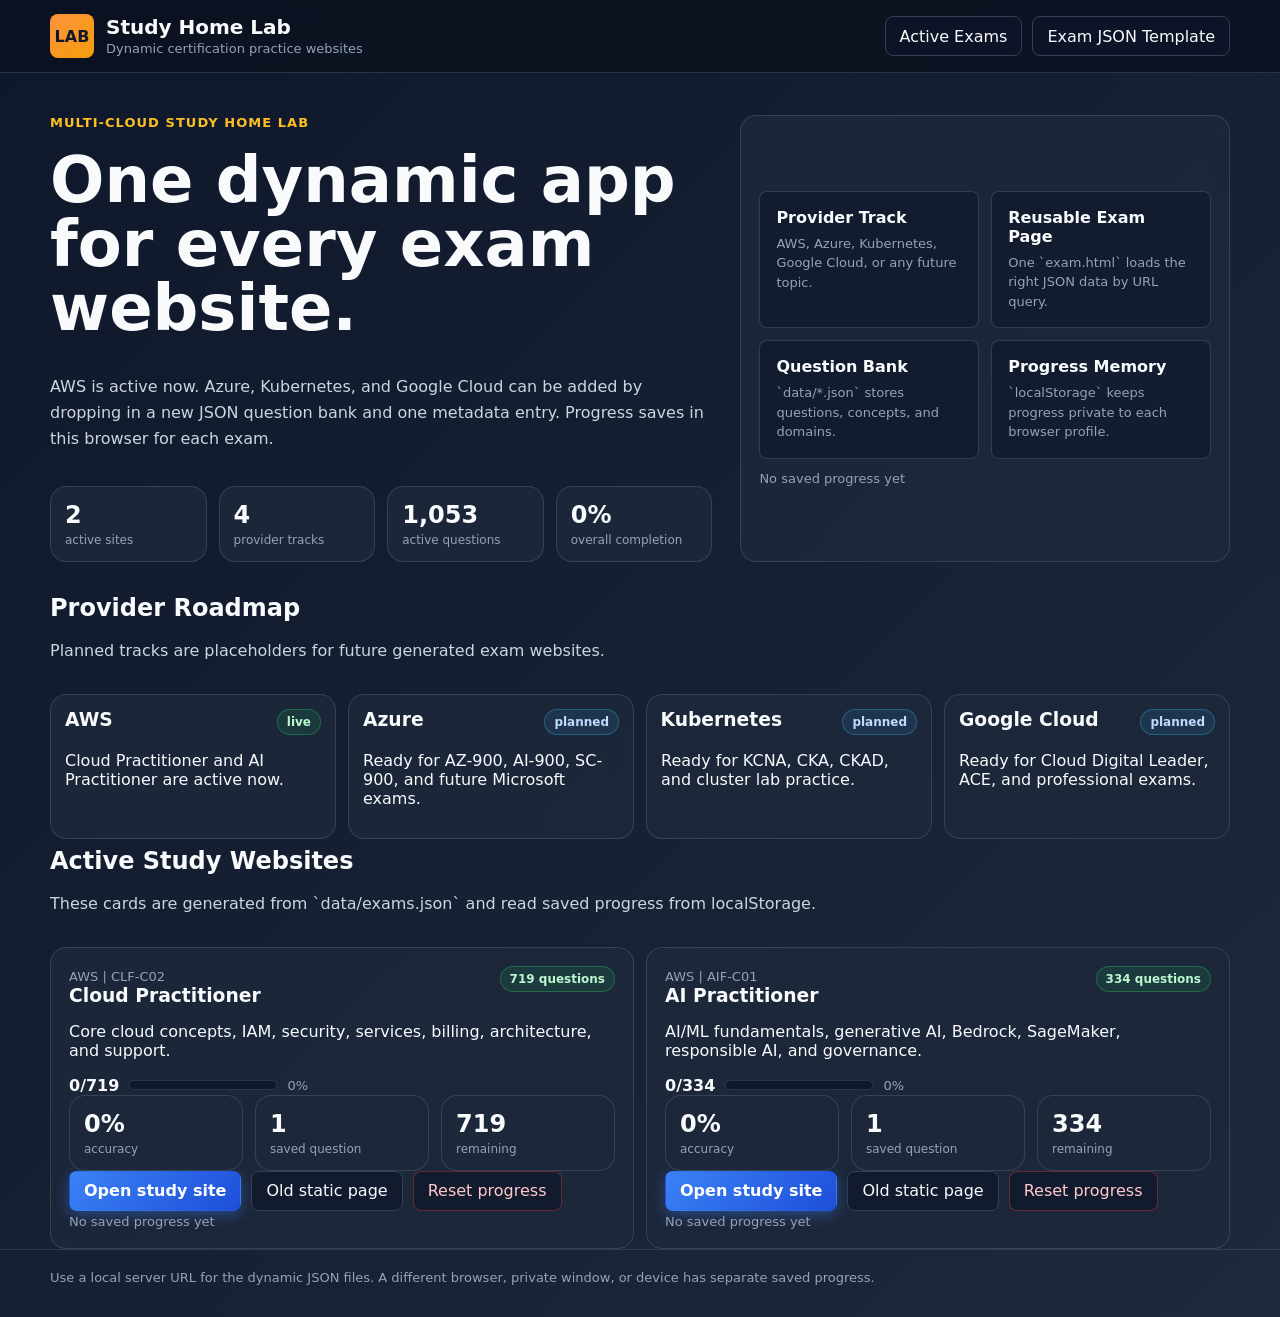
==== index.html @ dbee42ff "Initial commit" ====
<!DOCTYPE html>
<html lang="en">
<head>
    <meta charset="UTF-8">
    <meta name="viewport" content="width=device-width, initial-scale=1.0">
    <title>Study Home Lab</title>
    <link rel="stylesheet" href="assets/study-lab.css">
    <script src="assets/home.js" defer></script>
</head>
<body>
    <header class="topbar">
        <div class="shell topbar-inner">
            <a class="brand" href="index.html" aria-label="Study Home Lab home">
                <span class="brand-mark">LAB</span>
                <span>
                    <span class="brand-title">Study Home Lab</span>
                    <span class="brand-subtitle">Dynamic certification practice websites</span>
                </span>
            </a>
            <nav class="top-actions" aria-label="Primary">
                <a class="link-btn" href="#active-exams">Active Exams</a>
                <a class="link-btn" href="templates/dynamic-exam.example.json">Exam JSON Template</a>
            </nav>
        </div>
    </header>

    <main class="shell">
        <section class="hero" aria-labelledby="home-title">
            <div class="hero-copy">
                <div class="eyebrow">Multi-cloud study home lab</div>
                <h1 id="home-title">One dynamic app for every exam website.</h1>
                <p>AWS is active now. Azure, Kubernetes, and Google Cloud can be added by dropping in a new JSON question bank and one metadata entry. Progress saves in this browser for each exam.</p>
                <div class="stats-grid" aria-label="Study lab totals">
                    <div class="stat"><strong id="active-sites">0</strong><span>active sites</span></div>
                    <div class="stat"><strong id="provider-tracks">0</strong><span>provider tracks</span></div>
                    <div class="stat"><strong id="question-total">0</strong><span>active questions</span></div>
                    <div class="stat"><strong id="overall-progress">0%</strong><span>overall completion</span></div>
                </div>
            </div>

            <div class="panel lab-visual" aria-label="Study lab flow">
                <div class="flow-grid">
                    <div class="flow-card">
                        <b>Provider Track</b>
                        <span>AWS, Azure, Kubernetes, Google Cloud, or any future topic.</span>
                    </div>
                    <div class="flow-card">
                        <b>Reusable Exam Page</b>
                        <span>One `exam.html` loads the right JSON data by URL query.</span>
                    </div>
                </div>
                <div class="flow-grid">
                    <div class="flow-card">
                        <b>Question Bank</b>
                        <span>`data/*.json` stores questions, concepts, and domains.</span>
                    </div>
                    <div class="flow-card">
                        <b>Progress Memory</b>
                        <span>`localStorage` keeps progress private to each browser profile.</span>
                    </div>
                </div>
                <span class="muted" id="last-updated">No saved progress yet</span>
            </div>
        </section>

        <p class="panel hidden" id="home-error"></p>

        <section aria-labelledby="roadmap-title">
            <div class="section-head">
                <div>
                    <h2 id="roadmap-title">Provider Roadmap</h2>
                    <p>Planned tracks are placeholders for future generated exam websites.</p>
                </div>
            </div>
            <div class="provider-grid" id="provider-grid"></div>
        </section>

        <section id="active-exams" aria-labelledby="active-title">
            <div class="section-head">
                <div>
                    <h2 id="active-title">Active Study Websites</h2>
                    <p>These cards are generated from `data/exams.json` and read saved progress from localStorage.</p>
                </div>
            </div>
            <div class="exam-grid" id="exam-grid"></div>
        </section>
    </main>

    <footer class="footer">
        <div class="shell">Use a local server URL for the dynamic JSON files. A different browser, private window, or device has separate saved progress.</div>
    </footer>
</body>
</html>
---- assets/study-lab.css ----
:root {
    color-scheme: dark;
    --bg: #0b1220;
    --panel: #151f32;
    --panel-soft: #1e293b;
    --line: #334155;
    --text: #f8fafc;
    --muted: #94a3b8;
    --accent: #f59e0b;
    --active-blue: #2563eb;
    --active-blue-light: #3b82f6;
    --green: #22c55e;
    --red: #ef4444;
    --blue: #38bdf8;
}

* {
    box-sizing: border-box;
}

body {
    margin: 0;
    min-height: 100vh;
    background:
        linear-gradient(135deg, #0f172a 0%, #1e293b 100%);
    color: var(--text);
    font-family: Inter, ui-sans-serif, system-ui, -apple-system, BlinkMacSystemFont, "Segoe UI", sans-serif;
}

a {
    color: inherit;
    text-decoration: none;
}

button,
input,
select {
    font: inherit;
}

button {
    cursor: pointer;
}

.shell {
    width: min(1180px, calc(100% - 32px));
    margin: 0 auto;
}

.topbar {
    position: sticky;
    top: 0;
    z-index: 20;
    border-bottom: 1px solid rgba(148, 163, 184, 0.22);
    background: rgba(11, 18, 32, 0.92);
    backdrop-filter: blur(14px);
}

.topbar-inner {
    min-height: 72px;
    display: flex;
    align-items: center;
    justify-content: space-between;
    gap: 16px;
    flex-wrap: wrap;
}

.brand {
    display: flex;
    align-items: center;
    gap: 12px;
}

.brand-mark {
    width: 44px;
    height: 44px;
    border-radius: 8px;
    display: grid;
    place-items: center;
    background: linear-gradient(135deg, #fb923c, #f59e0b);
    color: #0f172a;
    font-weight: 900;
    letter-spacing: 0;
}

.brand-title {
    display: block;
    font-size: 20px;
    font-weight: 800;
    line-height: 1.1;
}

.brand-subtitle,
.muted {
    color: var(--muted);
    font-size: 13px;
}

.top-actions,
.tabs,
.button-row,
.filter-row,
.resource-row {
    display: flex;
    align-items: center;
    gap: 10px;
    flex-wrap: wrap;
}

.link-btn,
.tab-btn,
.action-btn,
.chip-btn,
.reset-btn {
    min-height: 40px;
    border-radius: 8px;
    padding: 0 14px;
    border: 1px solid var(--line);
    background: rgba(15, 23, 42, 0.72);
    color: var(--text);
    display: inline-flex;
    align-items: center;
    justify-content: center;
    gap: 8px;
}

.link-btn.primary,
.action-btn.primary,
.tab-btn.active,
.chip-btn.active {
    background: linear-gradient(135deg, var(--active-blue-light), #1d4ed8);
    border-color: transparent;
    color: #ffffff;
    font-weight: 800;
    box-shadow: 0 4px 14px rgba(59, 130, 246, 0.4);
}

.reset-btn {
    color: #fecaca;
    border-color: rgba(239, 68, 68, 0.38);
}

.progress-wrap {
    display: flex;
    align-items: center;
    gap: 10px;
}

.bar {
    width: 148px;
    height: 10px;
    border-radius: 999px;
    background: #0f172a;
    border: 1px solid rgba(148, 163, 184, 0.22);
    overflow: hidden;
}

.bar-fill {
    width: 0%;
    height: 100%;
    background: linear-gradient(90deg, #4ade80, #10b981);
    transition: width 160ms ease;
}

.hero {
    padding: 42px 0 24px;
    display: grid;
    grid-template-columns: minmax(0, 1.15fr) minmax(320px, 0.85fr);
    gap: 28px;
    align-items: stretch;
}

.hero-copy {
    display: flex;
    flex-direction: column;
    justify-content: center;
    gap: 18px;
}

.eyebrow {
    color: #fbbf24;
    font-size: 13px;
    font-weight: 800;
    letter-spacing: 0.08em;
    text-transform: uppercase;
}

.hero h1,
.hero h2 {
    margin: 0;
    font-size: clamp(34px, 6vw, 64px);
    line-height: 1;
    letter-spacing: 0;
}

.hero p,
.section-head p,
.panel p {
    color: #cbd5e1;
    line-height: 1.62;
}

.stats-grid,
.provider-grid,
.exam-grid,
.metric-grid,
.concept-grid,
.domain-grid {
    display: grid;
    gap: 12px;
}

.stats-grid {
    grid-template-columns: repeat(4, minmax(0, 1fr));
}

.provider-grid {
    grid-template-columns: repeat(4, minmax(0, 1fr));
}

.exam-grid {
    grid-template-columns: repeat(2, minmax(0, 1fr));
}

.metric-grid,
.domain-grid {
    grid-template-columns: repeat(3, minmax(0, 1fr));
}

.concept-grid {
    grid-template-columns: repeat(2, minmax(0, 1fr));
}

.stat,
.provider-card,
.exam-card,
.panel,
.metric,
.concept-card,
.review-item,
.keyword-card {
    border: 1px solid rgba(148, 163, 184, 0.22);
    border-radius: 16px;
    background: rgba(30, 41, 59, 0.85);
    backdrop-filter: blur(10px);
}

.stat,
.provider-card,
.metric {
    padding: 14px;
}

.exam-card,
.panel,
.concept-card,
.review-item,
.keyword-card {
    padding: 18px;
}

.stat strong,
.metric strong {
    display: block;
    font-size: 24px;
}

.stat span,
.metric span {
    display: block;
    color: var(--muted);
    font-size: 12px;
    margin-top: 4px;
}

.provider-head,
.exam-head,
.section-head,
.panel-head,
.review-head,
.keyword-head {
    display: flex;
    align-items: start;
    justify-content: space-between;
    gap: 12px;
}

.section-head {
    align-items: end;
    margin: 8px 0 14px;
}

.section-head h2,
.panel h2,
.exam-card h3,
.provider-card h3 {
    margin: 0;
}

.status-pill,
.tag,
.answer-pill {
    display: inline-flex;
    align-items: center;
    min-height: 26px;
    border-radius: 999px;
    border: 1px solid rgba(148, 163, 184, 0.26);
    padding: 4px 9px;
    color: #dbeafe;
    background: rgba(15, 23, 42, 0.56);
    font-size: 12px;
    font-weight: 700;
}

.status-live {
    color: #bbf7d0;
    border-color: rgba(34, 197, 94, 0.36);
    background: rgba(34, 197, 94, 0.12);
}

.status-planned {
    color: #bfdbfe;
    border-color: rgba(56, 189, 248, 0.32);
    background: rgba(56, 189, 248, 0.1);
}

.lab-visual {
    display: grid;
    gap: 12px;
    align-content: center;
}

.flow-card {
    min-height: 108px;
    border: 1px solid rgba(148, 163, 184, 0.24);
    border-radius: 8px;
    background: rgba(15, 23, 42, 0.62);
    padding: 16px;
}

.flow-card b,
.flow-card span {
    display: block;
}

.flow-card span {
    margin-top: 7px;
    color: var(--muted);
    line-height: 1.5;
    font-size: 13px;
}

.flow-grid {
    display: grid;
    grid-template-columns: 1fr 1fr;
    gap: 12px;
}

.search-panel {
    padding: 16px 0 0;
}

.search-grid {
    display: grid;
    grid-template-columns: minmax(0, 1fr) 190px auto;
    gap: 10px;
}

.input {
    width: 100%;
    min-height: 42px;
    border-radius: 8px;
    border: 1px solid var(--line);
    background: rgba(15, 23, 42, 0.72);
    color: var(--text);
    padding: 0 12px;
}

.tabs {
    padding: 14px 0;
}

.layout {
    padding: 22px 0 46px;
    display: grid;
    gap: 18px;
}

.hidden {
    display: none !important;
}

.quiz-card {
    display: grid;
    gap: 16px;
}

.question-title {
    margin: 4px 0 0;
    font-size: 22px;
    line-height: 1.35;
}

.options {
    display: grid;
    gap: 10px;
}

.option {
    width: 100%;
    min-height: 54px;
    text-align: left;
    border: 1px solid var(--line);
    border-radius: 12px;
    padding: 14px;
    background: rgba(15, 23, 42, 0.72);
    color: var(--text);
    display: flex;
    align-items: center;
    gap: 12px;
}

.option:hover,
.review-item:hover,
.keyword-card:hover {
    border-color: var(--active-blue-light);
}

.option-letter {
    width: 28px;
    height: 28px;
    flex: 0 0 auto;
    border-radius: 999px;
    border: 2px solid #64748b;
    display: grid;
    place-items: center;
    font-size: 13px;
    font-weight: 800;
}

.option.selected .option-letter {
    border-color: #3b82f6;
    background: #2563eb;
    color: #ffffff;
}

.option.correct .option-letter {
    border-color: #16a34a;
    background: #16a34a;
    color: #ffffff;
}

.option.wrong .option-letter {
    border-color: #dc2626;
    background: #dc2626;
    color: #ffffff;
}

.option.selected {
    border-color: #60a5fa;
    background: rgba(59, 130, 246, 0.18);
    color: #bfdbfe;
}

.option.correct {
    border-color: var(--green);
    background: rgba(34, 197, 94, 0.16);
    color: #bbf7d0;
}

.option.wrong {
    border-color: var(--red);
    background: rgba(239, 68, 68, 0.15);
    color: #fecaca;
}

.explanation {
    border-left: 4px solid #3b82f6;
    border-radius: 0 8px 8px 0;
    padding: 18px;
    background: rgba(30, 58, 138, 0.3);
    color: #dbeafe;
    line-height: 1.6;
}

.explanation strong {
    display: block;
    color: #93c5fd;
    margin-bottom: 8px;
}

.multi-answer-controls {
    display: flex;
    align-items: center;
    justify-content: space-between;
    gap: 12px;
    flex-wrap: wrap;
    margin-top: 4px;
}

.peek-btn {
    width: fit-content;
    min-height: 40px;
    border-radius: 8px;
    border: 1px solid rgba(217, 119, 6, 0.62);
    background: rgba(120, 53, 15, 0.2);
    color: #fde68a;
    padding: 0 14px;
}

.answer-peek {
    border: 1px solid rgba(217, 119, 6, 0.5);
    border-radius: 8px;
    background: rgba(120, 53, 15, 0.2);
    color: #fef3c7;
    padding: 12px;
    font-size: 14px;
}

.answer-summary {
    border-radius: 8px;
    padding: 12px;
    font-size: 14px;
    border: 1px solid transparent;
}

.correct-summary {
    color: #bbf7d0;
    border-color: rgba(34, 197, 94, 0.5);
    background: rgba(20, 83, 45, 0.25);
}

.wrong-summary {
    color: #fecaca;
    border-color: rgba(239, 68, 68, 0.5);
    background: rgba(127, 29, 29, 0.25);
}

.question-concept {
    margin-top: 18px;
    border: 1px solid rgba(148, 163, 184, 0.22);
    border-radius: 8px;
    background: rgba(15, 23, 42, 0.5);
    padding: 14px;
}

.concept-kicker {
    color: #67e8f9;
    font-size: 12px;
    text-transform: uppercase;
    font-weight: 900;
    margin-bottom: 8px;
}

.callout {
    border: 1px solid rgba(30, 64, 175, 0.6);
    border-radius: 8px;
    background: rgba(30, 58, 138, 0.3);
    color: #dbeafe;
    padding: 14px;
    font-size: 14px;
    line-height: 1.55;
}

.two-col {
    display: grid;
    grid-template-columns: repeat(2, minmax(0, 1fr));
    gap: 14px;
}

.subpanel {
    padding: 18px;
}

.subpanel h3 {
    margin-top: 0;
}

.mini-grid {
    display: grid;
    grid-template-columns: repeat(2, minmax(0, 1fr));
    gap: 10px;
}

.repeated-grid {
    grid-template-columns: repeat(3, minmax(0, 1fr));
}

.study-step,
.mini-card {
    border: 1px solid rgba(148, 163, 184, 0.22);
    border-radius: 8px;
    background: rgba(15, 23, 42, 0.52);
    padding: 12px;
}

.study-step strong,
.study-step span,
.mini-card strong,
.mini-card span {
    display: block;
}

.study-step span,
.mini-card span {
    color: #cbd5e1;
    font-size: 13px;
    line-height: 1.5;
    margin-top: 4px;
}

.study-step.blue { border-color: rgba(30, 64, 175, 0.6); background: rgba(30, 58, 138, 0.22); }
.study-step.purple { border-color: rgba(109, 40, 217, 0.55); background: rgba(88, 28, 135, 0.22); }
.study-step.amber { border-color: rgba(180, 83, 9, 0.55); background: rgba(120, 53, 15, 0.22); }
.study-step.red { border-color: rgba(185, 28, 28, 0.55); background: rgba(127, 29, 29, 0.22); }

.mini-card-head {
    display: flex;
    align-items: start;
    justify-content: space-between;
    gap: 8px;
}

.mini-card-head span {
    margin-top: 0;
    color: #94a3b8;
    white-space: nowrap;
}

.keyword-group {
    display: grid;
    align-content: start;
    gap: 12px;
}

.keyword-group h3,
.rules-card h3 {
    margin: 0;
    color: #93c5fd;
}

.keyword-trigger-list {
    display: grid;
    gap: 10px;
}

.keyword-trigger {
    display: flex;
    align-items: center;
    gap: 8px;
    flex-wrap: wrap;
    font-size: 14px;
}

.keyword-trigger span {
    border-radius: 6px;
    background: rgba(30, 58, 138, 0.3);
    color: #93c5fd;
    padding: 5px 8px;
}

.keyword-trigger span::before {
    content: '"';
}

.keyword-trigger span::after {
    content: '"';
}

.tag-cloud {
    display: flex;
    flex-wrap: wrap;
    gap: 8px;
}

.keyword-tag {
    border: 1px solid rgba(148, 163, 184, 0.24);
    background: rgba(15, 23, 42, 0.58);
    cursor: pointer;
}

.keyword-tag span {
    margin-left: 5px;
    color: #94a3b8;
}

.rules-card ol {
    color: #cbd5e1;
    padding-left: 20px;
    line-height: 1.7;
}

.list {
    display: grid;
    gap: 10px;
}

.resource-row a {
    min-height: 34px;
    border-radius: 8px;
    border: 1px solid rgba(148, 163, 184, 0.28);
    padding: 7px 10px;
    color: #dbeafe;
    background: rgba(15, 23, 42, 0.58);
    font-size: 13px;
}

.domain-bar {
    height: 9px;
    border-radius: 999px;
    background: #0f172a;
    border: 1px solid rgba(148, 163, 184, 0.22);
    overflow: hidden;
    margin-top: 8px;
}

.domain-bar span {
    display: block;
    height: 100%;
    width: 0%;
    background: linear-gradient(90deg, var(--green), var(--accent));
}

.footer {
    border-top: 1px solid rgba(148, 163, 184, 0.18);
    padding: 20px 0 32px;
    color: var(--muted);
    font-size: 13px;
}

@media (max-width: 900px) {
    .hero,
    .exam-grid,
    .concept-grid,
    .two-col {
        grid-template-columns: 1fr;
    }

    .provider-grid,
    .stats-grid {
        grid-template-columns: repeat(2, minmax(0, 1fr));
    }

    .search-grid {
        grid-template-columns: 1fr;
    }

    .repeated-grid {
        grid-template-columns: repeat(2, minmax(0, 1fr));
    }
}

@media (max-width: 640px) {
    .topbar-inner,
    .top-actions,
    .progress-wrap,
    .section-head,
    .panel-head,
    .provider-head,
    .exam-head,
    .review-head,
    .keyword-head {
        align-items: stretch;
        flex-direction: column;
    }

    .provider-grid,
    .stats-grid,
    .metric-grid,
    .domain-grid,
    .flow-grid,
    .mini-grid,
    .repeated-grid {
        grid-template-columns: 1fr;
    }

    .bar,
    .link-btn,
    .tab-btn,
    .action-btn,
    .chip-btn,
    .reset-btn {
        width: 100%;
    }
}
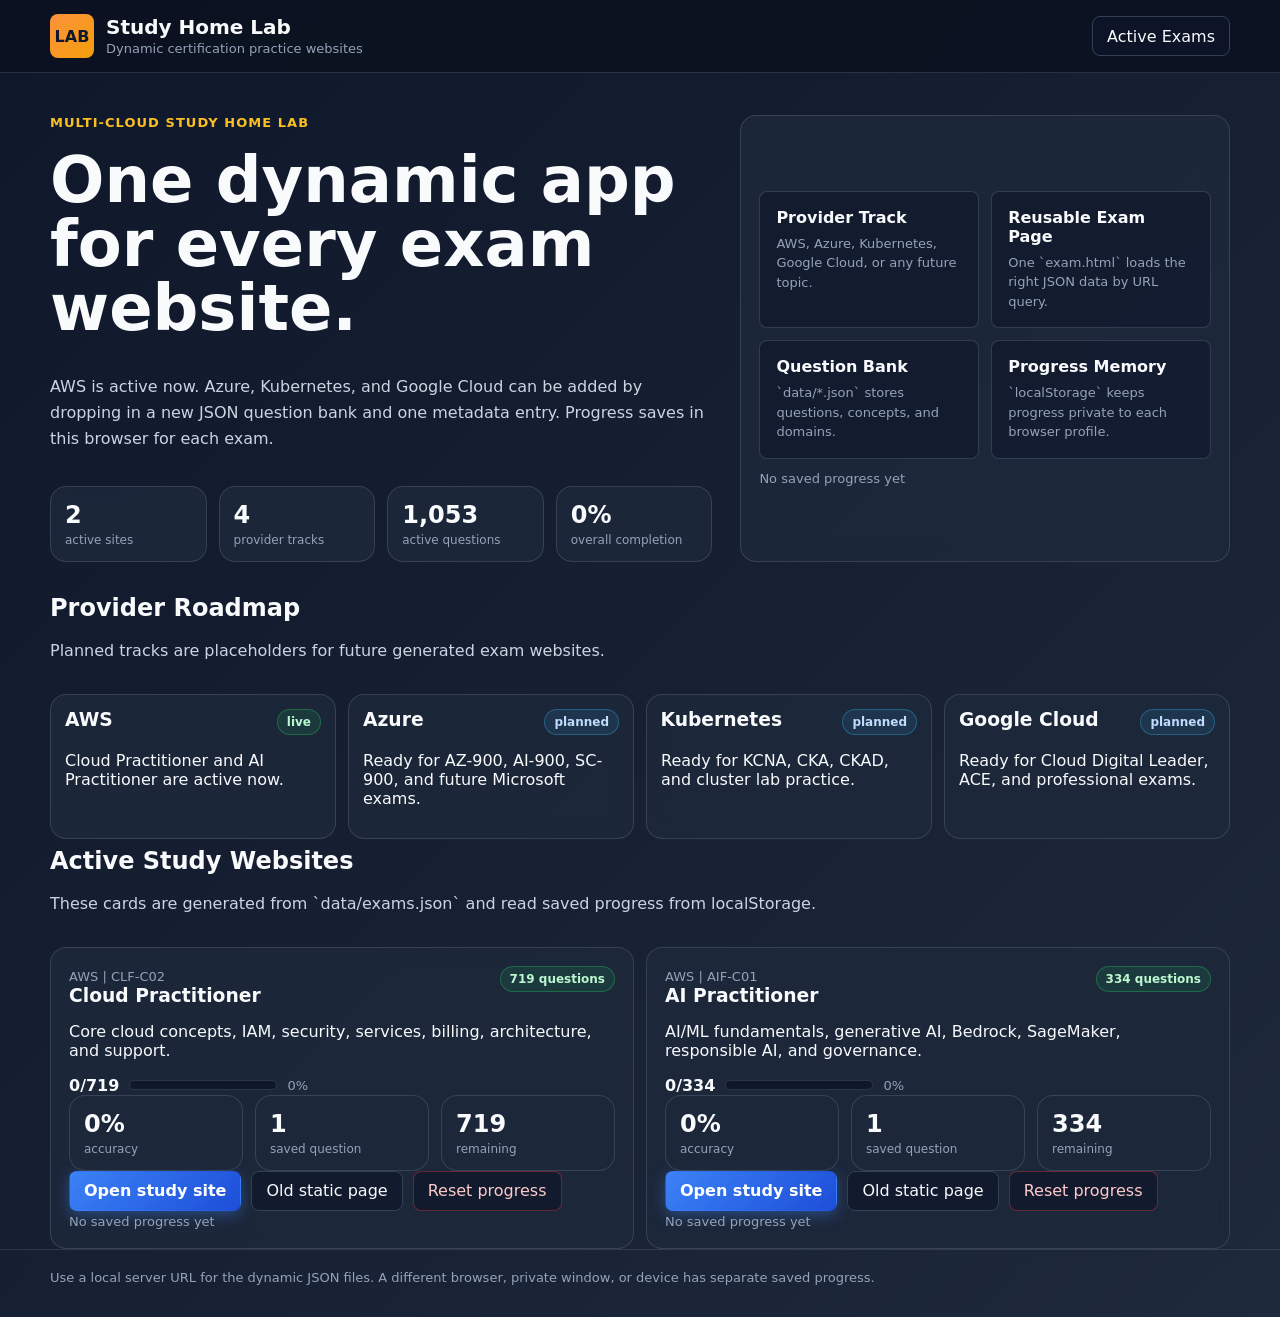
==== commit 7195b7d9: "Merge static features into dynamic version, remove old files, production ready - Added rich cram she" ====
--- a/index.html
+++ b/index.html
@@ -19,7 +19,6 @@
             </a>
             <nav class="top-actions" aria-label="Primary">
                 <a class="link-btn" href="#active-exams">Active Exams</a>
-                <a class="link-btn" href="templates/dynamic-exam.example.json">Exam JSON Template</a>
             </nav>
         </div>
     </header>
--- a/assets/study-lab.css
+++ b/assets/study-lab.css
@@ -783,3 +783,243 @@
         width: 100%;
     }
 }
+
+/* Cram Sheet Styles */
+.cram-section {
+    margin-bottom: 24px;
+}
+
+.cram-section h3 {
+    font-size: 18px;
+    font-weight: 700;
+    margin: 0 0 16px;
+}
+
+.cram-timeline {
+    display: grid;
+    grid-template-columns: repeat(5, minmax(0, 1fr));
+    gap: 12px;
+    margin-bottom: 24px;
+}
+
+.cram-timeline-item {
+    padding: 16px;
+    border-radius: 10px;
+    border: 1px solid rgba(148, 163, 184, 0.15);
+    background: rgba(30, 41, 59, 0.6);
+}
+
+.cram-time {
+    font-weight: 700;
+    font-size: 14px;
+    margin-bottom: 4px;
+}
+
+.cram-grid {
+    display: grid;
+    gap: 12px;
+}
+
+.cram-grid-4 {
+    grid-template-columns: repeat(4, minmax(0, 1fr));
+}
+
+.cram-grid-5 {
+    grid-template-columns: repeat(5, minmax(0, 1fr));
+}
+
+.cram-grid-3 {
+    grid-template-columns: repeat(3, minmax(0, 1fr));
+}
+
+.cram-idea-card,
+.cram-domain-card {
+    padding: 12px;
+    border-radius: 8px;
+    background: rgba(30, 41, 59, 0.6);
+    border: 1px solid rgba(148, 163, 184, 0.15);
+    font-size: 13px;
+}
+
+.cram-idea-label,
+.cram-domain-pct {
+    font-weight: 700;
+    font-size: 14px;
+    margin-bottom: 4px;
+}
+
+.cram-rules {
+    display: grid;
+    grid-template-columns: repeat(2, minmax(0, 1fr));
+    gap: 16px;
+    font-size: 14px;
+    color: #cbd5e1;
+}
+
+.cram-rules p {
+    margin: 0;
+    line-height: 1.5;
+}
+
+.cram-kw {
+    font-weight: 600;
+}
+
+.cram-cols-3 {
+    display: grid;
+    grid-template-columns: repeat(3, minmax(0, 1fr));
+    gap: 20px;
+    font-size: 14px;
+}
+
+.cram-col h4 {
+    margin: 0 0 8px;
+    font-size: 15px;
+}
+
+.cram-col p {
+    margin: 0 0 6px;
+    line-height: 1.45;
+    color: #cbd5e1;
+}
+
+.cram-table-wrap {
+    overflow-x: auto;
+}
+
+.cram-table {
+    width: 100%;
+    border-collapse: collapse;
+    font-size: 13px;
+}
+
+.cram-table th {
+    text-align: left;
+    padding: 12px;
+    color: var(--muted);
+    border-bottom: 1px solid var(--line);
+    font-weight: 600;
+}
+
+.cram-table td {
+    padding: 12px;
+    border-top: 1px solid rgba(148, 163, 184, 0.12);
+    vertical-align: top;
+    line-height: 1.45;
+}
+
+.cram-area {
+    font-weight: 600;
+    white-space: nowrap;
+}
+
+.cram-two-col {
+    display: grid;
+    grid-template-columns: repeat(2, minmax(0, 1fr));
+    gap: 24px;
+    margin-bottom: 24px;
+}
+
+.cram-panel {
+    padding: 20px;
+    border-radius: 12px;
+    background: rgba(21, 31, 50, 0.8);
+    border: 1px solid rgba(148, 163, 184, 0.15);
+}
+
+.cram-panel h3 {
+    margin: 0 0 12px;
+    font-size: 16px;
+}
+
+.cram-list p {
+    margin: 0 0 8px;
+    font-size: 14px;
+    color: #cbd5e1;
+    line-height: 1.45;
+}
+
+.cram-traps {
+    display: grid;
+    grid-template-columns: repeat(3, minmax(0, 1fr));
+    gap: 16px;
+    font-size: 14px;
+    color: #cbd5e1;
+}
+
+.cram-traps p {
+    margin: 0;
+    line-height: 1.45;
+}
+
+/* Color utilities for cram sheet */
+.cram-color-red { color: #fca5a5; }
+.cram-color-red .cram-time, .cram-color-red .cram-domain-pct, .cram-color-red .cram-idea-label { color: #fca5a5; }
+.cram-color-red.cram-timeline-item { background: rgba(127, 29, 29, 0.25); border-color: rgba(185, 28, 28, 0.4); }
+.cram-color-red.cram-domain-card, .cram-color-red.cram-idea-card { background: rgba(127, 29, 29, 0.2); border-color: rgba(185, 28, 28, 0.3); }
+
+.cram-color-amber { color: #fcd34d; }
+.cram-color-amber .cram-time, .cram-color-amber .cram-domain-pct, .cram-color-amber .cram-idea-label { color: #fcd34d; }
+.cram-color-amber.cram-timeline-item { background: rgba(120, 53, 15, 0.25); border-color: rgba(146, 64, 14, 0.4); }
+.cram-color-amber.cram-domain-card, .cram-color-amber.cram-idea-card { background: rgba(120, 53, 15, 0.2); border-color: rgba(146, 64, 14, 0.3); }
+
+.cram-color-green { color: #86efac; }
+.cram-color-green .cram-time, .cram-color-green .cram-domain-pct, .cram-color-green .cram-idea-label { color: #86efac; }
+.cram-color-green.cram-timeline-item { background: rgba(20, 83, 45, 0.25); border-color: rgba(22, 101, 52, 0.4); }
+.cram-color-green.cram-domain-card, .cram-color-green.cram-idea-card { background: rgba(20, 83, 45, 0.2); border-color: rgba(22, 101, 52, 0.3); }
+
+.cram-color-blue { color: #93c5fd; }
+.cram-color-blue .cram-time, .cram-color-blue .cram-domain-pct, .cram-color-blue .cram-idea-label { color: #93c5fd; }
+.cram-color-blue.cram-timeline-item { background: rgba(30, 58, 138, 0.25); border-color: rgba(37, 99, 235, 0.4); }
+.cram-color-blue.cram-domain-card, .cram-color-blue.cram-idea-card { background: rgba(30, 58, 138, 0.2); border-color: rgba(37, 99, 235, 0.3); }
+
+.cram-color-purple { color: #c4b5fd; }
+.cram-color-purple .cram-time, .cram-color-purple .cram-domain-pct, .cram-color-purple .cram-idea-label { color: #c4b5fd; }
+.cram-color-purple.cram-timeline-item { background: rgba(76, 29, 149, 0.25); border-color: rgba(107, 33, 168, 0.4); }
+.cram-color-purple.cram-domain-card, .cram-color-purple.cram-idea-card { background: rgba(76, 29, 149, 0.2); border-color: rgba(107, 33, 168, 0.3); }
+
+.cram-color-cyan { color: #67e8f9; }
+.cram-color-cyan .cram-time, .cram-color-cyan .cram-domain-pct, .cram-color-cyan .cram-idea-label { color: #67e8f9; }
+.cram-color-cyan.cram-timeline-item { background: rgba(8, 51, 68, 0.25); border-color: rgba(6, 95, 70, 0.4); }
+.cram-color-cyan.cram-domain-card, .cram-color-cyan.cram-idea-card { background: rgba(8, 51, 68, 0.2); border-color: rgba(6, 95, 70, 0.3); }
+
+.cram-color-pink { color: #f9a8d4; }
+.cram-color-pink .cram-time, .cram-color-pink .cram-domain-pct, .cram-color-pink .cram-idea-label { color: #f9a8d4; }
+.cram-color-pink.cram-timeline-item { background: rgba(131, 24, 67, 0.25); border-color: rgba(157, 23, 77, 0.4); }
+.cram-color-pink.cram-domain-card, .cram-color-pink.cram-idea-card { background: rgba(131, 24, 67, 0.2); border-color: rgba(157, 23, 77, 0.3); }
+
+@media (max-width: 900px) {
+    .cram-timeline {
+        grid-template-columns: repeat(3, minmax(0, 1fr));
+    }
+    .cram-grid-4,
+    .cram-grid-5 {
+        grid-template-columns: repeat(3, minmax(0, 1fr));
+    }
+    .cram-cols-3 {
+        grid-template-columns: 1fr;
+    }
+    .cram-two-col {
+        grid-template-columns: 1fr;
+    }
+    .cram-rules {
+        grid-template-columns: 1fr;
+    }
+    .cram-traps {
+        grid-template-columns: repeat(2, minmax(0, 1fr));
+    }
+}
+
+@media (max-width: 640px) {
+    .cram-timeline {
+        grid-template-columns: repeat(2, minmax(0, 1fr));
+    }
+    .cram-grid-3,
+    .cram-grid-4,
+    .cram-grid-5 {
+        grid-template-columns: repeat(2, minmax(0, 1fr));
+    }
+    .cram-traps {
+        grid-template-columns: 1fr;
+    }
+}
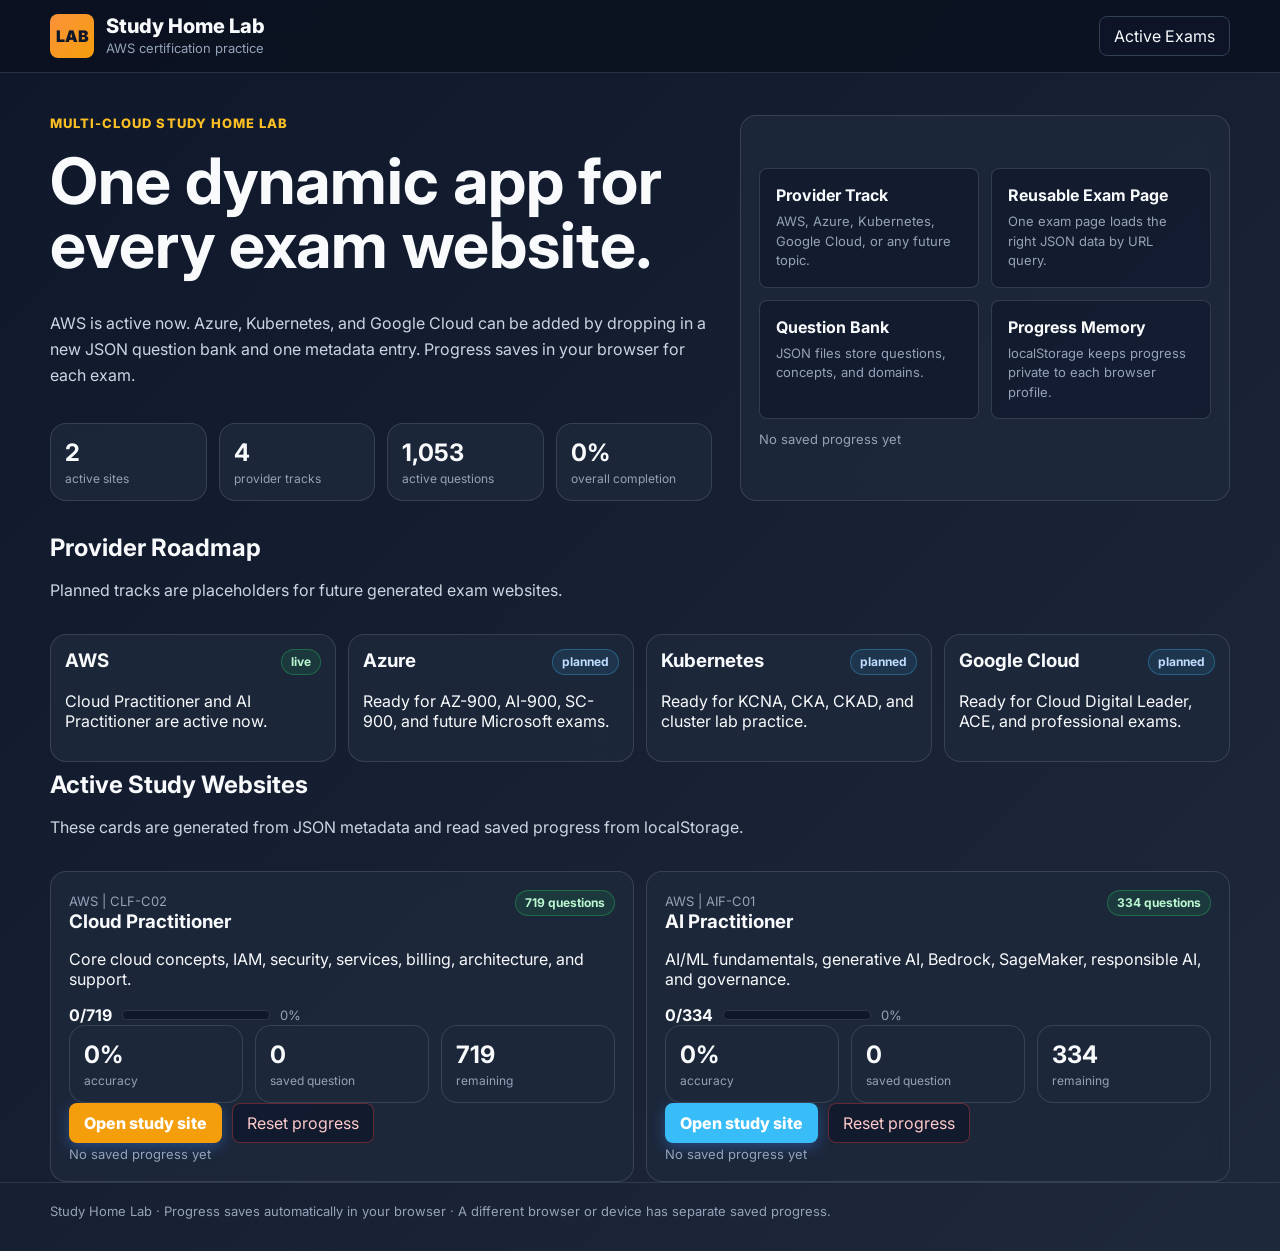
==== commit db2ba9c4: "Production-level polish: fix critical bugs, UI/UX overhaul, and cleanup - Fix critical crash: cheats" ====
--- a/index.html
+++ b/index.html
@@ -3,7 +3,13 @@
 <head>
     <meta charset="UTF-8">
     <meta name="viewport" content="width=device-width, initial-scale=1.0">
-    <title>Study Home Lab</title>
+    <title>Study Home Lab — AWS Certification Practice</title>
+    <meta name="description" content="AWS certification study platform with 1,000+ interactive practice questions. Cloud Practitioner CLF-C02 and AI Practitioner AIF-C01 with cram sheets, concepts, and analytics.">
+    <meta property="og:title" content="Study Home Lab — AWS Certification Practice">
+    <meta property="og:description" content="AWS certification study with 1,000+ questions. Interactive quiz, cram sheet, concept library, and progress tracking.">
+    <meta property="og:type" content="website">
+    <link rel="icon" href="data:image/svg+xml,<svg xmlns='http://www.w3.org/2000/svg' viewBox='0 0 100 100'><text y='0.9em' font-size='90'>📚</text></svg>">
+    <link rel="stylesheet" href="https://fonts.googleapis.com/css2?family=Inter:wght@400;600;700;800;900&display=swap">
     <link rel="stylesheet" href="assets/study-lab.css">
     <script src="assets/home.js" defer></script>
 </head>
@@ -14,7 +20,7 @@
                 <span class="brand-mark">LAB</span>
                 <span>
                     <span class="brand-title">Study Home Lab</span>
-                    <span class="brand-subtitle">Dynamic certification practice websites</span>
+                    <span class="brand-subtitle">AWS certification practice</span>
                 </span>
             </a>
             <nav class="top-actions" aria-label="Primary">
@@ -28,7 +34,7 @@
             <div class="hero-copy">
                 <div class="eyebrow">Multi-cloud study home lab</div>
                 <h1 id="home-title">One dynamic app for every exam website.</h1>
-                <p>AWS is active now. Azure, Kubernetes, and Google Cloud can be added by dropping in a new JSON question bank and one metadata entry. Progress saves in this browser for each exam.</p>
+                <p>AWS is active now. Azure, Kubernetes, and Google Cloud can be added by dropping in a new JSON question bank and one metadata entry. Progress saves in your browser for each exam.</p>
                 <div class="stats-grid" aria-label="Study lab totals">
                     <div class="stat"><strong id="active-sites">0</strong><span>active sites</span></div>
                     <div class="stat"><strong id="provider-tracks">0</strong><span>provider tracks</span></div>
@@ -45,17 +51,17 @@
                     </div>
                     <div class="flow-card">
                         <b>Reusable Exam Page</b>
-                        <span>One `exam.html` loads the right JSON data by URL query.</span>
+                        <span>One exam page loads the right JSON data by URL query.</span>
                     </div>
                 </div>
                 <div class="flow-grid">
                     <div class="flow-card">
                         <b>Question Bank</b>
-                        <span>`data/*.json` stores questions, concepts, and domains.</span>
+                        <span>JSON files store questions, concepts, and domains.</span>
                     </div>
                     <div class="flow-card">
                         <b>Progress Memory</b>
-                        <span>`localStorage` keeps progress private to each browser profile.</span>
+                        <span>localStorage keeps progress private to each browser profile.</span>
                     </div>
                 </div>
                 <span class="muted" id="last-updated">No saved progress yet</span>
@@ -78,7 +84,7 @@
             <div class="section-head">
                 <div>
                     <h2 id="active-title">Active Study Websites</h2>
-                    <p>These cards are generated from `data/exams.json` and read saved progress from localStorage.</p>
+                    <p>These cards are generated from JSON metadata and read saved progress from localStorage.</p>
                 </div>
             </div>
             <div class="exam-grid" id="exam-grid"></div>
@@ -86,7 +92,7 @@
     </main>
 
     <footer class="footer">
-        <div class="shell">Use a local server URL for the dynamic JSON files. A different browser, private window, or device has separate saved progress.</div>
+        <div class="shell">Study Home Lab · Progress saves automatically in your browser · A different browser or device has separate saved progress.</div>
     </footer>
 </body>
-</html>
+</html>
--- a/assets/study-lab.css
+++ b/assets/study-lab.css
@@ -259,6 +259,14 @@
     padding: 18px;
 }
 
+.exam-card .bar-fill {
+    background: linear-gradient(90deg, var(--accent, #4ade80), var(--accent, #10b981));
+}
+
+.exam-card .link-btn.primary {
+    background: linear-gradient(135deg, var(--accent, #3b82f6), var(--accent, #1d4ed8));
+}
+
 .stat strong,
 .metric strong {
     display: block;
@@ -728,6 +736,82 @@
     font-size: 13px;
 }
 
+.footer .shell {
+    display: flex;
+    align-items: center;
+    gap: 8px;
+    flex-wrap: wrap;
+}
+
+.footer strong {
+    color: var(--text);
+}
+
+.footer-divider {
+    opacity: 0.4;
+}
+
+/* Loading skeleton */
+.loading-skeleton {
+    display: grid;
+    gap: 14px;
+    padding: 24px 0;
+    animation: skeleton-pulse 1.5s ease-in-out infinite;
+}
+
+.loading-skeleton.hidden {
+    display: none;
+}
+
+@keyframes skeleton-pulse {
+    0%, 100% { opacity: 1; }
+    50% { opacity: 0.5; }
+}
+
+.skeleton-head {
+    height: 24px;
+    width: 40%;
+    border-radius: 6px;
+    background: rgba(148, 163, 184, 0.12);
+}
+
+.skeleton-line {
+    height: 16px;
+    width: 100%;
+    border-radius: 6px;
+    background: rgba(148, 163, 184, 0.08);
+}
+
+.skeleton-line.short {
+    width: 60%;
+}
+
+.skeleton-line.medium {
+    width: 80%;
+}
+
+.skeleton-grid {
+    display: grid;
+    grid-template-columns: repeat(3, minmax(0, 1fr));
+    gap: 12px;
+    margin-top: 8px;
+}
+
+.skeleton-card {
+    height: 120px;
+    border-radius: 12px;
+    background: rgba(148, 163, 184, 0.06);
+    border: 1px solid rgba(148, 163, 184, 0.1);
+}
+
+.shortcuts-hint {
+    margin: 0;
+    color: var(--muted);
+    font-size: 12px;
+    text-align: center;
+    padding: 8px 0 0;
+}
+
 @media (max-width: 900px) {
     .hero,
     .exam-grid,
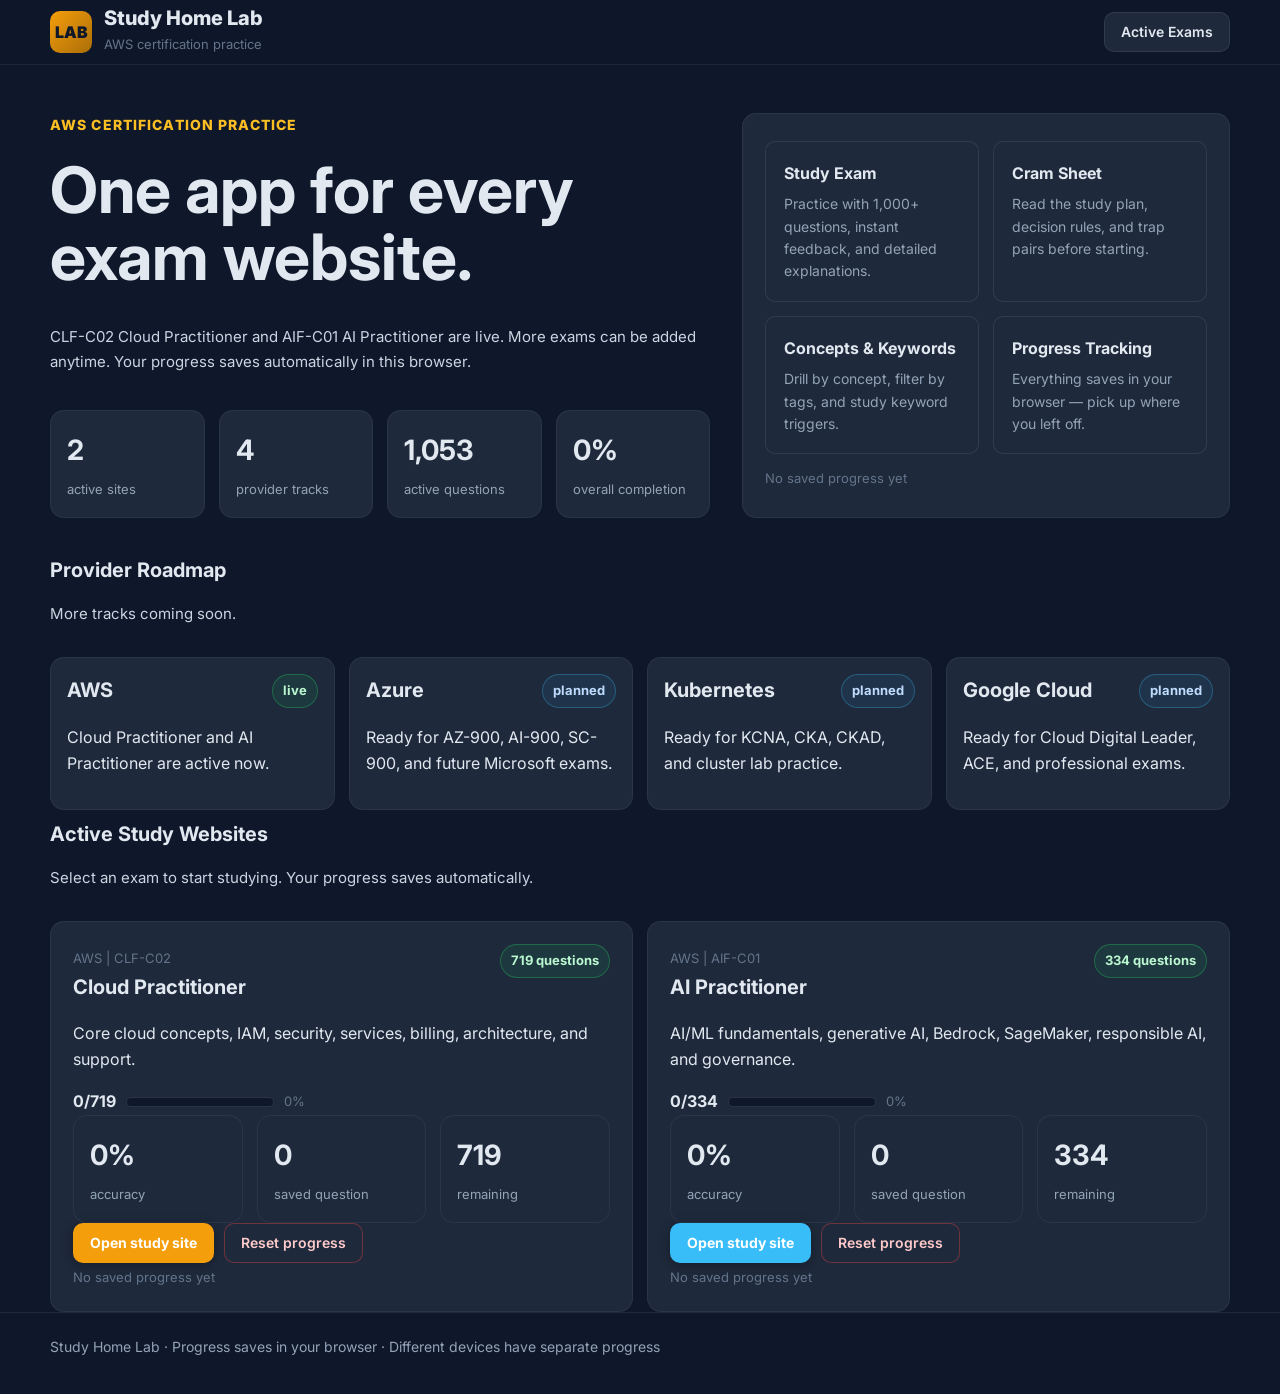
==== commit 24b356f5: "Lighter theme, bigger fonts, simpler home page copy - Lighten all surfaces: bg #0f172a, panels #1e29" ====
--- a/index.html
+++ b/index.html
@@ -4,7 +4,7 @@
     <meta charset="UTF-8">
     <meta name="viewport" content="width=device-width, initial-scale=1.0">
     <title>Study Home Lab — AWS Certification Practice</title>
-    <meta name="description" content="AWS certification study platform with 1,000+ interactive practice questions. Cloud Practitioner CLF-C02 and AI Practitioner AIF-C01 with cram sheets, concepts, and analytics.">
+    <meta name="description" content="AWS certification study platform. 1,000+ practice questions for CLF-C02 Cloud Practitioner and AIF-C01 AI Practitioner with cram sheets, concepts, and analytics.">
     <meta property="og:title" content="Study Home Lab — AWS Certification Practice">
     <meta property="og:description" content="AWS certification study with 1,000+ questions. Interactive quiz, cram sheet, concept library, and progress tracking.">
     <meta property="og:type" content="website">
@@ -32,9 +32,9 @@
     <main class="shell">
         <section class="hero" aria-labelledby="home-title">
             <div class="hero-copy">
-                <div class="eyebrow">Multi-cloud study home lab</div>
-                <h1 id="home-title">One dynamic app for every exam website.</h1>
-                <p>AWS is active now. Azure, Kubernetes, and Google Cloud can be added by dropping in a new JSON question bank and one metadata entry. Progress saves in your browser for each exam.</p>
+                <div class="eyebrow">AWS certification practice</div>
+                <h1 id="home-title">One app for every exam website.</h1>
+                <p>CLF-C02 Cloud Practitioner and AIF-C01 AI Practitioner are live. More exams can be added anytime. Your progress saves automatically in this browser.</p>
                 <div class="stats-grid" aria-label="Study lab totals">
                     <div class="stat"><strong id="active-sites">0</strong><span>active sites</span></div>
                     <div class="stat"><strong id="provider-tracks">0</strong><span>provider tracks</span></div>
@@ -46,22 +46,22 @@
             <div class="panel lab-visual" aria-label="Study lab flow">
                 <div class="flow-grid">
                     <div class="flow-card">
-                        <b>Provider Track</b>
-                        <span>AWS, Azure, Kubernetes, Google Cloud, or any future topic.</span>
+                        <b>Study Exam</b>
+                        <span>Practice with 1,000+ questions, instant feedback, and detailed explanations.</span>
                     </div>
                     <div class="flow-card">
-                        <b>Reusable Exam Page</b>
-                        <span>One exam page loads the right JSON data by URL query.</span>
+                        <b>Cram Sheet</b>
+                        <span>Read the study plan, decision rules, and trap pairs before starting.</span>
                     </div>
                 </div>
                 <div class="flow-grid">
                     <div class="flow-card">
-                        <b>Question Bank</b>
-                        <span>JSON files store questions, concepts, and domains.</span>
+                        <b>Concepts & Keywords</b>
+                        <span>Drill by concept, filter by tags, and study keyword triggers.</span>
                     </div>
                     <div class="flow-card">
-                        <b>Progress Memory</b>
-                        <span>localStorage keeps progress private to each browser profile.</span>
+                        <b>Progress Tracking</b>
+                        <span>Everything saves in your browser — pick up where you left off.</span>
                     </div>
                 </div>
                 <span class="muted" id="last-updated">No saved progress yet</span>
@@ -74,7 +74,7 @@
             <div class="section-head">
                 <div>
                     <h2 id="roadmap-title">Provider Roadmap</h2>
-                    <p>Planned tracks are placeholders for future generated exam websites.</p>
+                    <p>More tracks coming soon.</p>
                 </div>
             </div>
             <div class="provider-grid" id="provider-grid"></div>
@@ -84,7 +84,7 @@
             <div class="section-head">
                 <div>
                     <h2 id="active-title">Active Study Websites</h2>
-                    <p>These cards are generated from JSON metadata and read saved progress from localStorage.</p>
+                    <p>Select an exam to start studying. Your progress saves automatically.</p>
                 </div>
             </div>
             <div class="exam-grid" id="exam-grid"></div>
@@ -92,7 +92,7 @@
     </main>
 
     <footer class="footer">
-        <div class="shell">Study Home Lab · Progress saves automatically in your browser · A different browser or device has separate saved progress.</div>
+        <div class="shell">Study Home Lab · Progress saves in your browser · Different devices have separate progress</div>
     </footer>
 </body>
 </html>
--- a/assets/study-lab.css
+++ b/assets/study-lab.css
@@ -1,1109 +1,340 @@
 :root {
     color-scheme: dark;
-    --bg: #0b1220;
-    --panel: #151f32;
-    --panel-soft: #1e293b;
-    --line: #334155;
-    --text: #f8fafc;
-    --muted: #94a3b8;
     --accent: #f59e0b;
-    --active-blue: #2563eb;
-    --active-blue-light: #3b82f6;
     --green: #22c55e;
     --red: #ef4444;
-    --blue: #38bdf8;
-}
-
-* {
-    box-sizing: border-box;
-}
+}
+
+* { box-sizing: border-box; }
 
 body {
     margin: 0;
     min-height: 100vh;
-    background:
-        linear-gradient(135deg, #0f172a 0%, #1e293b 100%);
-    color: var(--text);
+    background: #0f172a;
+    color: #e2e8f0;
     font-family: Inter, ui-sans-serif, system-ui, -apple-system, BlinkMacSystemFont, "Segoe UI", sans-serif;
-}
-
-a {
-    color: inherit;
-    text-decoration: none;
-}
-
-button,
-input,
-select {
-    font: inherit;
-}
-
-button {
-    cursor: pointer;
-}
-
-.shell {
-    width: min(1180px, calc(100% - 32px));
-    margin: 0 auto;
-}
-
+    font-size: 16px;
+    line-height: 1.65;
+}
+
+a { color: inherit; text-decoration: none; }
+button, input, select { font: inherit; }
+button { cursor: pointer; }
+
+.shell { width: min(1180px, calc(100% - 32px)); margin: 0 auto; }
+
+/* ── Topbar ── */
 .topbar {
-    position: sticky;
-    top: 0;
-    z-index: 20;
-    border-bottom: 1px solid rgba(148, 163, 184, 0.22);
-    background: rgba(11, 18, 32, 0.92);
-    backdrop-filter: blur(14px);
-}
-
+    position: sticky; top: 0; z-index: 20;
+    border-bottom: 1px solid rgba(148,163,184,0.12);
+    background: rgba(15,23,42,0.94);
+    backdrop-filter: blur(20px);
+    -webkit-backdrop-filter: blur(20px);
+}
 .topbar-inner {
-    min-height: 72px;
-    display: flex;
-    align-items: center;
-    justify-content: space-between;
-    gap: 16px;
-    flex-wrap: wrap;
-}
-
-.brand {
-    display: flex;
-    align-items: center;
-    gap: 12px;
-}
-
+    min-height: 64px;
+    display: flex; align-items: center; justify-content: space-between; gap: 16px; flex-wrap: wrap;
+}
+.brand { display: flex; align-items: center; gap: 12px; }
 .brand-mark {
-    width: 44px;
-    height: 44px;
-    border-radius: 8px;
-    display: grid;
-    place-items: center;
-    background: linear-gradient(135deg, #fb923c, #f59e0b);
-    color: #0f172a;
-    font-weight: 900;
-    letter-spacing: 0;
-}
-
-.brand-title {
-    display: block;
-    font-size: 20px;
-    font-weight: 800;
-    line-height: 1.1;
-}
-
-.brand-subtitle,
-.muted {
-    color: var(--muted);
-    font-size: 13px;
-}
-
-.top-actions,
-.tabs,
-.button-row,
-.filter-row,
-.resource-row {
-    display: flex;
-    align-items: center;
-    gap: 10px;
-    flex-wrap: wrap;
-}
-
-.link-btn,
-.tab-btn,
-.action-btn,
-.chip-btn,
-.reset-btn {
-    min-height: 40px;
-    border-radius: 8px;
-    padding: 0 14px;
-    border: 1px solid var(--line);
-    background: rgba(15, 23, 42, 0.72);
-    color: var(--text);
-    display: inline-flex;
-    align-items: center;
-    justify-content: center;
-    gap: 8px;
-}
-
-.link-btn.primary,
-.action-btn.primary,
-.tab-btn.active,
-.chip-btn.active {
-    background: linear-gradient(135deg, var(--active-blue-light), #1d4ed8);
-    border-color: transparent;
-    color: #ffffff;
-    font-weight: 800;
-    box-shadow: 0 4px 14px rgba(59, 130, 246, 0.4);
-}
-
-.reset-btn {
-    color: #fecaca;
-    border-color: rgba(239, 68, 68, 0.38);
-}
-
-.progress-wrap {
-    display: flex;
-    align-items: center;
-    gap: 10px;
-}
-
-.bar {
-    width: 148px;
-    height: 10px;
-    border-radius: 999px;
-    background: #0f172a;
-    border: 1px solid rgba(148, 163, 184, 0.22);
-    overflow: hidden;
-}
-
-.bar-fill {
-    width: 0%;
-    height: 100%;
-    background: linear-gradient(90deg, #4ade80, #10b981);
-    transition: width 160ms ease;
-}
-
-.hero {
-    padding: 42px 0 24px;
-    display: grid;
-    grid-template-columns: minmax(0, 1.15fr) minmax(320px, 0.85fr);
-    gap: 28px;
-    align-items: stretch;
-}
-
-.hero-copy {
-    display: flex;
-    flex-direction: column;
-    justify-content: center;
-    gap: 18px;
-}
-
-.eyebrow {
-    color: #fbbf24;
-    font-size: 13px;
-    font-weight: 800;
-    letter-spacing: 0.08em;
-    text-transform: uppercase;
-}
-
-.hero h1,
-.hero h2 {
-    margin: 0;
-    font-size: clamp(34px, 6vw, 64px);
-    line-height: 1;
-    letter-spacing: 0;
-}
-
-.hero p,
-.section-head p,
-.panel p {
-    color: #cbd5e1;
-    line-height: 1.62;
-}
-
-.stats-grid,
-.provider-grid,
-.exam-grid,
-.metric-grid,
-.concept-grid,
-.domain-grid {
-    display: grid;
-    gap: 12px;
-}
-
-.stats-grid {
-    grid-template-columns: repeat(4, minmax(0, 1fr));
-}
-
-.provider-grid {
-    grid-template-columns: repeat(4, minmax(0, 1fr));
-}
-
-.exam-grid {
-    grid-template-columns: repeat(2, minmax(0, 1fr));
-}
-
-.metric-grid,
-.domain-grid {
-    grid-template-columns: repeat(3, minmax(0, 1fr));
-}
-
-.concept-grid {
-    grid-template-columns: repeat(2, minmax(0, 1fr));
-}
-
-.stat,
-.provider-card,
-.exam-card,
-.panel,
-.metric,
-.concept-card,
-.review-item,
-.keyword-card {
-    border: 1px solid rgba(148, 163, 184, 0.22);
-    border-radius: 16px;
-    background: rgba(30, 41, 59, 0.85);
-    backdrop-filter: blur(10px);
-}
-
-.stat,
-.provider-card,
-.metric {
-    padding: 14px;
-}
-
-.exam-card,
-.panel,
-.concept-card,
-.review-item,
-.keyword-card {
-    padding: 18px;
-}
-
-.exam-card .bar-fill {
-    background: linear-gradient(90deg, var(--accent, #4ade80), var(--accent, #10b981));
-}
-
-.exam-card .link-btn.primary {
-    background: linear-gradient(135deg, var(--accent, #3b82f6), var(--accent, #1d4ed8));
-}
-
-.stat strong,
-.metric strong {
-    display: block;
-    font-size: 24px;
-}
-
-.stat span,
-.metric span {
-    display: block;
-    color: var(--muted);
-    font-size: 12px;
-    margin-top: 4px;
-}
-
-.provider-head,
-.exam-head,
-.section-head,
-.panel-head,
-.review-head,
-.keyword-head {
-    display: flex;
-    align-items: start;
-    justify-content: space-between;
-    gap: 12px;
-}
-
-.section-head {
-    align-items: end;
-    margin: 8px 0 14px;
-}
-
-.section-head h2,
-.panel h2,
-.exam-card h3,
-.provider-card h3 {
-    margin: 0;
-}
-
-.status-pill,
-.tag,
-.answer-pill {
-    display: inline-flex;
-    align-items: center;
-    min-height: 26px;
-    border-radius: 999px;
-    border: 1px solid rgba(148, 163, 184, 0.26);
-    padding: 4px 9px;
-    color: #dbeafe;
-    background: rgba(15, 23, 42, 0.56);
-    font-size: 12px;
-    font-weight: 700;
-}
-
-.status-live {
-    color: #bbf7d0;
-    border-color: rgba(34, 197, 94, 0.36);
-    background: rgba(34, 197, 94, 0.12);
-}
-
-.status-planned {
-    color: #bfdbfe;
-    border-color: rgba(56, 189, 248, 0.32);
-    background: rgba(56, 189, 248, 0.1);
-}
-
-.lab-visual {
-    display: grid;
-    gap: 12px;
-    align-content: center;
-}
-
-.flow-card {
-    min-height: 108px;
-    border: 1px solid rgba(148, 163, 184, 0.24);
-    border-radius: 8px;
-    background: rgba(15, 23, 42, 0.62);
-    padding: 16px;
-}
-
-.flow-card b,
-.flow-card span {
-    display: block;
-}
-
-.flow-card span {
-    margin-top: 7px;
-    color: var(--muted);
-    line-height: 1.5;
-    font-size: 13px;
-}
-
-.flow-grid {
-    display: grid;
-    grid-template-columns: 1fr 1fr;
-    gap: 12px;
-}
-
-.search-panel {
-    padding: 16px 0 0;
-}
-
-.search-grid {
-    display: grid;
-    grid-template-columns: minmax(0, 1fr) 190px auto;
-    gap: 10px;
-}
-
+    width: 42px; height: 42px; border-radius: 10px;
+    display: grid; place-items: center;
+    background: linear-gradient(135deg, var(--accent,#f59e0b), color-mix(in srgb, var(--accent,#f59e0b) 70%, #000));
+    color: #0f172a; font-weight: 900; font-size: 16px;
+}
+.brand-title { display: block; font-size: 20px; font-weight: 800; line-height: 1.15; }
+.brand-subtitle, .muted { color: #64748b; font-size: 13px; }
+
+.top-actions, .tabs, .button-row, .filter-row, .resource-row {
+    display: flex; align-items: center; gap: 10px; flex-wrap: wrap;
+}
+
+/* ── Buttons ── */
+.link-btn, .tab-btn, .action-btn, .chip-btn, .reset-btn {
+    min-height: 40px; border-radius: 10px; padding: 0 16px;
+    border: 1px solid rgba(148,163,184,0.15);
+    background: #1e293b; color: #e2e8f0;
+    display: inline-flex; align-items: center; justify-content: center; gap: 6px;
+    font-size: 14px; font-weight: 600;
+    transition: all 0.15s ease;
+}
+.link-btn:hover, .tab-btn:hover, .action-btn:hover, .chip-btn:hover {
+    border-color: rgba(148,163,184,0.3); background: #334155;
+}
+.link-btn.primary, .action-btn.primary, .tab-btn.active, .chip-btn.active {
+    background: linear-gradient(135deg, var(--accent,#2563eb), color-mix(in srgb, var(--accent,#1d4ed8) 80%, #000));
+    border-color: transparent; color: #fff; font-weight: 700;
+    box-shadow: 0 2px 12px rgba(0,0,0,0.3);
+}
+.reset-btn { color: #fecaca; border-color: rgba(239,68,68,0.38); }
+
+/* ── Progress ── */
+.progress-wrap { display: flex; align-items: center; gap: 10px; }
+.bar { width: 148px; height: 10px; border-radius: 999px; background: #0f172a; border: 1px solid rgba(148,163,184,0.2); overflow: hidden; }
+.bar-fill { width: 0%; height: 100%; background: linear-gradient(90deg, #4ade80, #10b981); transition: width 160ms ease; }
+
+/* ── Hero (home) ── */
+.hero { padding: 48px 0 28px; display: grid; grid-template-columns: minmax(0,1.15fr) minmax(320px,0.85fr); gap: 32px; align-items: stretch; }
+.hero-copy { display: flex; flex-direction: column; justify-content: center; gap: 20px; }
+.eyebrow { color: #fbbf24; font-size: 14px; font-weight: 800; letter-spacing: 0.08em; text-transform: uppercase; }
+.hero h1, .hero h2 { margin: 0; font-size: clamp(38px, 6vw, 64px); line-height: 1.05; }
+.hero p, .section-head p, .panel p { color: #cbd5e1; line-height: 1.65; font-size: 15px; }
+
+/* ── Grids ── */
+.stats-grid, .provider-grid, .exam-grid, .metric-grid, .concept-grid, .domain-grid { display: grid; gap: 14px; }
+.stats-grid { grid-template-columns: repeat(4, minmax(0,1fr)); }
+.provider-grid { grid-template-columns: repeat(4, minmax(0,1fr)); }
+.exam-grid { grid-template-columns: repeat(2, minmax(0,1fr)); }
+.metric-grid, .domain-grid { grid-template-columns: repeat(3, minmax(0,1fr)); }
+.concept-grid { grid-template-columns: repeat(2, minmax(0,1fr)); }
+
+/* ── Cards ── */
+.stat, .provider-card, .exam-card, .panel, .metric, .concept-card, .review-item, .keyword-card {
+    border: 1px solid rgba(148,163,184,0.1);
+    border-radius: 14px;
+    background: #1e293b;
+}
+.stat, .provider-card, .metric { padding: 16px; }
+.exam-card, .panel, .concept-card, .review-item, .keyword-card { padding: 22px; }
+.exam-card .bar-fill { background: linear-gradient(90deg, var(--accent,#4ade80), var(--accent,#10b981)); }
+.exam-card .link-btn.primary { background: linear-gradient(135deg, var(--accent,#3b82f6), var(--accent,#1d4ed8)); }
+.stat strong, .metric strong { display: block; font-size: 28px; }
+.stat span, .metric span { display: block; color: #94a3b8; font-size: 13px; margin-top: 6px; }
+
+.provider-head, .exam-head, .section-head, .panel-head, .review-head, .keyword-head {
+    display: flex; align-items: start; justify-content: space-between; gap: 12px;
+}
+.section-head { align-items: end; margin: 8px 0 16px; }
+.section-head h2, .panel h2, .exam-card h3, .provider-card h3 { margin: 0; font-size: 20px; }
+
+/* ── Pills / Tags ── */
+.status-pill, .tag, .answer-pill {
+    display: inline-flex; align-items: center; min-height: 28px; border-radius: 999px;
+    border: 1px solid rgba(148,163,184,0.22); padding: 5px 10px;
+    color: #dbeafe; background: rgba(30,41,59,0.7); font-size: 13px; font-weight: 700;
+}
+.status-live { color: #bbf7d0; border-color: rgba(34,197,94,0.36); background: rgba(34,197,94,0.1); }
+.status-planned { color: #bfdbfe; border-color: rgba(56,189,248,0.3); background: rgba(56,189,248,0.08); }
+
+/* ── Flow (home) ── */
+.lab-visual { display: grid; gap: 14px; align-content: center; }
+.flow-card { min-height: 108px; border: 1px solid rgba(148,163,184,0.15); border-radius: 10px; background: #1e293b; padding: 18px; }
+.flow-card b, .flow-card span { display: block; }
+.flow-card span { margin-top: 7px; color: #94a3b8; line-height: 1.6; font-size: 14px; }
+.flow-grid { display: grid; grid-template-columns: 1fr 1fr; gap: 14px; }
+
+/* ── Search ── */
+.search-panel { padding: 18px 0 0; }
+.search-grid { display: grid; grid-template-columns: minmax(0,1fr) 200px auto; gap: 10px; }
 .input {
-    width: 100%;
-    min-height: 42px;
-    border-radius: 8px;
-    border: 1px solid var(--line);
-    background: rgba(15, 23, 42, 0.72);
-    color: var(--text);
-    padding: 0 12px;
-}
-
-.tabs {
-    padding: 14px 0;
-}
-
-.layout {
-    padding: 22px 0 46px;
-    display: grid;
-    gap: 18px;
-}
-
-.hidden {
-    display: none !important;
-}
-
-.quiz-card {
-    display: grid;
-    gap: 16px;
-}
-
-.question-title {
-    margin: 4px 0 0;
-    font-size: 22px;
-    line-height: 1.35;
-}
-
-.options {
-    display: grid;
-    gap: 10px;
-}
-
+    width: 100%; min-height: 46px; border-radius: 10px;
+    border: 1px solid #475569; background: #1e293b; color: #e2e8f0; padding: 0 14px; font-size: 15px;
+}
+.tabs { padding: 16px 0; }
+.layout { padding: 24px 0 48px; display: grid; gap: 20px; }
+.hidden { display: none !important; }
+
+/* ── Quiz ── */
+.quiz-card { display: grid; gap: 18px; }
+.question-title { margin: 6px 0 0; font-size: 24px; line-height: 1.4; }
+.options { display: grid; gap: 10px; }
 .option {
-    width: 100%;
-    min-height: 54px;
-    text-align: left;
-    border: 1px solid var(--line);
-    border-radius: 12px;
-    padding: 14px;
-    background: rgba(15, 23, 42, 0.72);
-    color: var(--text);
-    display: flex;
-    align-items: center;
-    gap: 12px;
-}
-
-.option:hover,
-.review-item:hover,
-.keyword-card:hover {
-    border-color: var(--active-blue-light);
-}
-
+    width: 100%; min-height: 58px; text-align: left;
+    border: 1px solid rgba(148,163,184,0.18); border-radius: 12px; padding: 16px 18px;
+    background: #1e293b; color: #e2e8f0; font-size: 15px;
+    display: flex; align-items: center; gap: 14px;
+}
+.option:hover, .review-item:hover, .keyword-card:hover { border-color: #3b82f6; }
 .option-letter {
-    width: 28px;
-    height: 28px;
-    flex: 0 0 auto;
-    border-radius: 999px;
-    border: 2px solid #64748b;
-    display: grid;
-    place-items: center;
-    font-size: 13px;
-    font-weight: 800;
-}
-
-.option.selected .option-letter {
-    border-color: #3b82f6;
-    background: #2563eb;
-    color: #ffffff;
-}
-
-.option.correct .option-letter {
-    border-color: #16a34a;
-    background: #16a34a;
-    color: #ffffff;
-}
-
-.option.wrong .option-letter {
-    border-color: #dc2626;
-    background: #dc2626;
-    color: #ffffff;
-}
-
-.option.selected {
-    border-color: #60a5fa;
-    background: rgba(59, 130, 246, 0.18);
-    color: #bfdbfe;
-}
-
-.option.correct {
-    border-color: var(--green);
-    background: rgba(34, 197, 94, 0.16);
-    color: #bbf7d0;
-}
-
-.option.wrong {
-    border-color: var(--red);
-    background: rgba(239, 68, 68, 0.15);
-    color: #fecaca;
-}
+    width: 30px; height: 30px; flex: 0 0 auto; border-radius: 999px;
+    border: 2px solid #64748b; display: grid; place-items: center; font-size: 14px; font-weight: 800;
+}
+.option.selected .option-letter { border-color: #3b82f6; background: #2563eb; color: #fff; }
+.option.correct .option-letter { border-color: #16a34a; background: #16a34a; color: #fff; }
+.option.wrong .option-letter { border-color: #dc2626; background: #dc2626; color: #fff; }
+.option.selected { border-color: #60a5fa; background: rgba(59,130,246,0.15); color: #bfdbfe; }
+.option.correct { border-color: var(--green); background: rgba(34,197,94,0.12); color: #bbf7d0; }
+.option.wrong { border-color: var(--red); background: rgba(239,68,68,0.12); color: #fecaca; }
 
 .explanation {
-    border-left: 4px solid #3b82f6;
-    border-radius: 0 8px 8px 0;
-    padding: 18px;
-    background: rgba(30, 58, 138, 0.3);
-    color: #dbeafe;
-    line-height: 1.6;
-}
-
-.explanation strong {
-    display: block;
-    color: #93c5fd;
-    margin-bottom: 8px;
-}
-
-.multi-answer-controls {
-    display: flex;
-    align-items: center;
-    justify-content: space-between;
-    gap: 12px;
-    flex-wrap: wrap;
-    margin-top: 4px;
-}
-
+    border-left: 4px solid #3b82f6; border-radius: 0 10px 10px 0; padding: 20px;
+    background: rgba(30,58,138,0.25); color: #dbeafe; line-height: 1.7; font-size: 15px;
+}
+.explanation strong { display: block; color: #93c5fd; margin-bottom: 8px; }
+.multi-answer-controls { display: flex; align-items: center; justify-content: space-between; gap: 12px; flex-wrap: wrap; margin-top: 4px; }
 .peek-btn {
-    width: fit-content;
-    min-height: 40px;
-    border-radius: 8px;
-    border: 1px solid rgba(217, 119, 6, 0.62);
-    background: rgba(120, 53, 15, 0.2);
-    color: #fde68a;
-    padding: 0 14px;
-}
-
-.answer-peek {
-    border: 1px solid rgba(217, 119, 6, 0.5);
-    border-radius: 8px;
-    background: rgba(120, 53, 15, 0.2);
-    color: #fef3c7;
-    padding: 12px;
-    font-size: 14px;
-}
-
-.answer-summary {
-    border-radius: 8px;
-    padding: 12px;
-    font-size: 14px;
-    border: 1px solid transparent;
-}
-
-.correct-summary {
-    color: #bbf7d0;
-    border-color: rgba(34, 197, 94, 0.5);
-    background: rgba(20, 83, 45, 0.25);
-}
-
-.wrong-summary {
-    color: #fecaca;
-    border-color: rgba(239, 68, 68, 0.5);
-    background: rgba(127, 29, 29, 0.25);
-}
-
-.question-concept {
-    margin-top: 18px;
-    border: 1px solid rgba(148, 163, 184, 0.22);
-    border-radius: 8px;
-    background: rgba(15, 23, 42, 0.5);
-    padding: 14px;
-}
-
-.concept-kicker {
-    color: #67e8f9;
-    font-size: 12px;
-    text-transform: uppercase;
-    font-weight: 900;
-    margin-bottom: 8px;
-}
-
-.callout {
-    border: 1px solid rgba(30, 64, 175, 0.6);
-    border-radius: 8px;
-    background: rgba(30, 58, 138, 0.3);
-    color: #dbeafe;
-    padding: 14px;
-    font-size: 14px;
-    line-height: 1.55;
-}
-
-.two-col {
-    display: grid;
-    grid-template-columns: repeat(2, minmax(0, 1fr));
-    gap: 14px;
-}
-
-.subpanel {
-    padding: 18px;
-}
-
-.subpanel h3 {
-    margin-top: 0;
-}
-
-.mini-grid {
-    display: grid;
-    grid-template-columns: repeat(2, minmax(0, 1fr));
-    gap: 10px;
-}
-
-.repeated-grid {
-    grid-template-columns: repeat(3, minmax(0, 1fr));
-}
-
-.study-step,
-.mini-card {
-    border: 1px solid rgba(148, 163, 184, 0.22);
-    border-radius: 8px;
-    background: rgba(15, 23, 42, 0.52);
-    padding: 12px;
-}
-
-.study-step strong,
-.study-step span,
-.mini-card strong,
-.mini-card span {
-    display: block;
-}
-
-.study-step span,
-.mini-card span {
-    color: #cbd5e1;
-    font-size: 13px;
-    line-height: 1.5;
-    margin-top: 4px;
-}
-
-.study-step.blue { border-color: rgba(30, 64, 175, 0.6); background: rgba(30, 58, 138, 0.22); }
-.study-step.purple { border-color: rgba(109, 40, 217, 0.55); background: rgba(88, 28, 135, 0.22); }
-.study-step.amber { border-color: rgba(180, 83, 9, 0.55); background: rgba(120, 53, 15, 0.22); }
-.study-step.red { border-color: rgba(185, 28, 28, 0.55); background: rgba(127, 29, 29, 0.22); }
-
-.mini-card-head {
-    display: flex;
-    align-items: start;
-    justify-content: space-between;
-    gap: 8px;
-}
-
-.mini-card-head span {
-    margin-top: 0;
-    color: #94a3b8;
-    white-space: nowrap;
-}
-
-.keyword-group {
-    display: grid;
-    align-content: start;
-    gap: 12px;
-}
-
-.keyword-group h3,
-.rules-card h3 {
-    margin: 0;
-    color: #93c5fd;
-}
-
-.keyword-trigger-list {
-    display: grid;
-    gap: 10px;
-}
-
-.keyword-trigger {
-    display: flex;
-    align-items: center;
-    gap: 8px;
-    flex-wrap: wrap;
-    font-size: 14px;
-}
-
-.keyword-trigger span {
-    border-radius: 6px;
-    background: rgba(30, 58, 138, 0.3);
-    color: #93c5fd;
-    padding: 5px 8px;
-}
-
-.keyword-trigger span::before {
-    content: '"';
-}
-
-.keyword-trigger span::after {
-    content: '"';
-}
-
-.tag-cloud {
-    display: flex;
-    flex-wrap: wrap;
-    gap: 8px;
-}
-
-.keyword-tag {
-    border: 1px solid rgba(148, 163, 184, 0.24);
-    background: rgba(15, 23, 42, 0.58);
-    cursor: pointer;
-}
-
-.keyword-tag span {
-    margin-left: 5px;
-    color: #94a3b8;
-}
-
-.rules-card ol {
-    color: #cbd5e1;
-    padding-left: 20px;
-    line-height: 1.7;
-}
-
-.list {
-    display: grid;
-    gap: 10px;
-}
-
-.resource-row a {
-    min-height: 34px;
-    border-radius: 8px;
-    border: 1px solid rgba(148, 163, 184, 0.28);
-    padding: 7px 10px;
-    color: #dbeafe;
-    background: rgba(15, 23, 42, 0.58);
-    font-size: 13px;
-}
-
-.domain-bar {
-    height: 9px;
-    border-radius: 999px;
-    background: #0f172a;
-    border: 1px solid rgba(148, 163, 184, 0.22);
-    overflow: hidden;
-    margin-top: 8px;
-}
-
-.domain-bar span {
-    display: block;
-    height: 100%;
-    width: 0%;
-    background: linear-gradient(90deg, var(--green), var(--accent));
-}
-
-.footer {
-    border-top: 1px solid rgba(148, 163, 184, 0.18);
-    padding: 20px 0 32px;
-    color: var(--muted);
-    font-size: 13px;
-}
-
-.footer .shell {
-    display: flex;
-    align-items: center;
-    gap: 8px;
-    flex-wrap: wrap;
-}
-
-.footer strong {
-    color: var(--text);
-}
-
-.footer-divider {
-    opacity: 0.4;
-}
-
-/* Loading skeleton */
-.loading-skeleton {
-    display: grid;
-    gap: 14px;
-    padding: 24px 0;
-    animation: skeleton-pulse 1.5s ease-in-out infinite;
-}
-
-.loading-skeleton.hidden {
-    display: none;
-}
-
-@keyframes skeleton-pulse {
-    0%, 100% { opacity: 1; }
-    50% { opacity: 0.5; }
-}
-
-.skeleton-head {
-    height: 24px;
-    width: 40%;
-    border-radius: 6px;
-    background: rgba(148, 163, 184, 0.12);
-}
-
-.skeleton-line {
-    height: 16px;
-    width: 100%;
-    border-radius: 6px;
-    background: rgba(148, 163, 184, 0.08);
-}
-
-.skeleton-line.short {
-    width: 60%;
-}
-
-.skeleton-line.medium {
-    width: 80%;
-}
-
-.skeleton-grid {
-    display: grid;
-    grid-template-columns: repeat(3, minmax(0, 1fr));
-    gap: 12px;
-    margin-top: 8px;
-}
-
-.skeleton-card {
-    height: 120px;
-    border-radius: 12px;
-    background: rgba(148, 163, 184, 0.06);
-    border: 1px solid rgba(148, 163, 184, 0.1);
-}
-
-.shortcuts-hint {
-    margin: 0;
-    color: var(--muted);
-    font-size: 12px;
-    text-align: center;
-    padding: 8px 0 0;
-}
-
+    width: fit-content; min-height: 40px; border-radius: 8px;
+    border: 1px solid rgba(217,119,6,0.5); background: rgba(120,53,15,0.15); color: #fde68a;
+    padding: 0 16px; font-size: 14px;
+}
+.answer-peek { border: 1px solid rgba(217,119,6,0.4); border-radius: 8px; background: rgba(120,53,15,0.15); color: #fef3c7; padding: 14px; font-size: 15px; }
+.answer-summary { border-radius: 8px; padding: 14px; font-size: 15px; border: 1px solid transparent; }
+.correct-summary { color: #bbf7d0; border-color: rgba(34,197,94,0.4); background: rgba(20,83,45,0.2); }
+.wrong-summary { color: #fecaca; border-color: rgba(239,68,68,0.4); background: rgba(127,29,29,0.2); }
+.question-concept { margin-top: 18px; border: 1px solid rgba(148,163,184,0.15); border-radius: 10px; background: #1e293b; padding: 16px; }
+.concept-kicker { color: #67e8f9; font-size: 13px; text-transform: uppercase; font-weight: 900; margin-bottom: 8px; }
+
+/* ── Analytics ── */
+.callout { border: 1px solid rgba(30,64,175,0.5); border-radius: 10px; background: rgba(30,58,138,0.2); color: #dbeafe; padding: 16px; font-size: 15px; line-height: 1.6; }
+.two-col { display: grid; grid-template-columns: repeat(2, minmax(0,1fr)); gap: 16px; }
+.subpanel { padding: 20px; }
+.subpanel h3 { margin-top: 0; font-size: 16px; }
+.mini-grid { display: grid; grid-template-columns: repeat(2, minmax(0,1fr)); gap: 10px; }
+.repeated-grid { grid-template-columns: repeat(3, minmax(0,1fr)); }
+.study-step, .mini-card { border: 1px solid rgba(148,163,184,0.15); border-radius: 10px; background: #1e293b; padding: 14px; font-size: 14px; }
+.study-step strong, .study-step span, .mini-card strong, .mini-card span { display: block; }
+.study-step span, .mini-card span { color: #cbd5e1; font-size: 14px; line-height: 1.55; margin-top: 4px; }
+.study-step.blue { border-color: rgba(30,64,175,0.5); background: rgba(30,58,138,0.15); }
+.study-step.purple { border-color: rgba(109,40,217,0.45); background: rgba(88,28,135,0.15); }
+.study-step.amber { border-color: rgba(180,83,9,0.45); background: rgba(120,53,15,0.15); }
+.study-step.red { border-color: rgba(185,28,28,0.45); background: rgba(127,29,29,0.15); }
+.mini-card-head { display: flex; align-items: start; justify-content: space-between; gap: 8px; }
+.mini-card-head span { margin-top: 0; color: #94a3b8; white-space: nowrap; }
+
+/* ── Keywords ── */
+.keyword-group { display: grid; align-content: start; gap: 14px; }
+.keyword-group h3, .rules-card h3 { margin: 0; color: #93c5fd; font-size: 16px; }
+.keyword-trigger-list { display: grid; gap: 10px; }
+.keyword-trigger { display: flex; align-items: center; gap: 8px; flex-wrap: wrap; font-size: 15px; }
+.keyword-trigger span { border-radius: 6px; background: rgba(30,58,138,0.3); color: #93c5fd; padding: 5px 10px; }
+.keyword-trigger span::before { content: '"'; }
+.keyword-trigger span::after { content: '"'; }
+.tag-cloud { display: flex; flex-wrap: wrap; gap: 8px; }
+.keyword-tag { border: 1px solid rgba(148,163,184,0.2); background: #1e293b; cursor: pointer; }
+.keyword-tag span { margin-left: 5px; color: #94a3b8; }
+.rules-card ol { color: #cbd5e1; padding-left: 22px; line-height: 1.8; font-size: 15px; }
+.list { display: grid; gap: 12px; }
+
+.resource-row a, .resource-link {
+    min-height: 36px; border-radius: 8px; border: 1px solid rgba(148,163,184,0.15); padding: 8px 14px;
+    color: #93c5fd; background: #1e293b; font-size: 14px; font-weight: 600;
+    transition: all 0.15s ease; display: inline-flex; align-items: center; gap: 4px;
+}
+.resource-row a:hover, .resource-link:hover { border-color: rgba(59,130,246,0.4); background: rgba(30,58,138,0.2); }
+
+/* ── Concept cards ── */
+.concept-card .panel-head { margin-bottom: 6px; }
+.concept-card .panel-head h3 { margin: 0; font-size: 16px; font-weight: 700; }
+.concept-card .panel-head .muted { font-size: 12px; text-transform: uppercase; letter-spacing: 0.04em; }
+.concept-card p { font-size: 14px; color: #cbd5e1; line-height: 1.6; margin: 0 0 4px; }
+.concept-card ul { margin: 6px 0 0; padding-left: 20px; font-size: 14px; color: #94a3b8; }
+.concept-card ul li { margin-bottom: 3px; line-height: 1.5; }
+.concept-card strong { display: block; font-size: 14px; color: #e2e8f0; margin-top: 10px; }
+
+.domain-bar { height: 10px; border-radius: 999px; background: #0f172a; border: 1px solid rgba(148,163,184,0.2); overflow: hidden; margin-top: 10px; }
+.domain-bar span { display: block; height: 100%; width: 0%; background: linear-gradient(90deg, var(--green), var(--accent)); }
+
+/* ── Footer ── */
+.footer { border-top: 1px solid rgba(148,163,184,0.12); padding: 22px 0 36px; color: #94a3b8; font-size: 14px; }
+.footer .shell { display: flex; align-items: center; gap: 8px; flex-wrap: wrap; }
+.footer strong { color: #e2e8f0; }
+.footer-divider { opacity: 0.4; }
+.shortcuts-hint { margin: 0; color: #64748b; font-size: 13px; text-align: center; padding: 10px 0 0; }
+
+/* ── Loading skeleton ── */
+.loading-skeleton { display: grid; gap: 16px; padding: 28px 0; animation: skeleton-pulse 1.5s ease-in-out infinite; }
+.loading-skeleton.hidden { display: none; }
+@keyframes skeleton-pulse { 0%,100%{opacity:1} 50%{opacity:.5} }
+.skeleton-head { height: 28px; width: 40%; border-radius: 6px; background: rgba(148,163,184,0.1); }
+.skeleton-line { height: 18px; width: 100%; border-radius: 6px; background: rgba(148,163,184,0.07); }
+.skeleton-line.short { width: 60%; }
+.skeleton-line.medium { width: 80%; }
+.skeleton-grid { display: grid; grid-template-columns: repeat(3, minmax(0,1fr)); gap: 14px; margin-top: 8px; }
+.skeleton-card { height: 130px; border-radius: 12px; background: rgba(148,163,184,0.05); border: 1px solid rgba(148,163,184,0.08); }
+
+/* ═══════ Cram Sheet ═══════ */
+.cram-section { margin-bottom: 32px; }
+.cram-section-heading {
+    font-size: 19px; font-weight: 700; color: #f1f5f9;
+    margin: 0 0 16px; padding-bottom: 10px;
+    border-bottom: 1px solid rgba(148,163,184,0.1);
+    display: flex; align-items: center; gap: 8px;
+}
+.cram-timeline { display: grid; grid-template-columns: repeat(5, minmax(0,1fr)); gap: 12px; margin-bottom: 32px; }
+.cram-step { padding: 18px 14px; border-radius: 12px; border: 1px solid rgba(148,163,184,0.1); background: #1e293b; text-align: center; }
+.cram-step-num {
+    width: 36px; height: 36px; border-radius: 10px; display: inline-flex; align-items: center; justify-content: center;
+    font-size: 14px; font-weight: 800; margin-bottom: 10px;
+}
+.cram-step-time { font-size: 12px; font-weight: 700; text-transform: uppercase; letter-spacing: 0.05em; margin-bottom: 4px; color: #94a3b8; }
+.cram-step-label { font-size: 14px; color: #cbd5e1; line-height: 1.45; }
+
+.cram-stat-grid { display: grid; grid-template-columns: repeat(4, minmax(0,1fr)); gap: 12px; }
+.cram-stat-grid.cols-5 { grid-template-columns: repeat(5, minmax(0,1fr)); }
+.cram-stat-card { padding: 16px; border-radius: 12px; border: 1px solid rgba(148,163,184,0.1); background: #1e293b; }
+.cram-stat-value { font-size: 18px; font-weight: 800; margin-bottom: 4px; }
+.cram-stat-desc { font-size: 14px; color: #94a3b8; line-height: 1.45; }
+
+.cram-rules { display: grid; grid-template-columns: repeat(2, minmax(0,1fr)); gap: 14px; }
+.cram-rule-card { padding: 18px; border-radius: 12px; border: 1px solid rgba(148,163,184,0.1); background: #1e293b; }
+.cram-rule-header { font-size: 15px; font-weight: 700; margin-bottom: 8px; }
+.cram-rule-body { font-size: 14px; color: #cbd5e1; line-height: 1.55; }
+
+.cram-cols-3 { display: grid; grid-template-columns: repeat(3, minmax(0,1fr)); gap: 14px; }
+.cram-col-card { padding: 18px; border-radius: 12px; border: 1px solid rgba(148,163,184,0.1); background: #1e293b; }
+.cram-col-title { font-size: 15px; font-weight: 700; margin: 0 0 10px; }
+.cram-col-card p { margin: 0 0 6px; font-size: 14px; color: #cbd5e1; line-height: 1.55; }
+
+.cram-table-wrap { overflow-x: auto; border-radius: 12px; border: 1px solid rgba(148,163,184,0.1); }
+.cram-table { width: 100%; border-collapse: collapse; font-size: 14px; }
+.cram-table th {
+    text-align: left; padding: 16px 18px; color: #94a3b8; font-weight: 600; font-size: 13px;
+    text-transform: uppercase; letter-spacing: 0.05em; background: rgba(15,23,42,0.3);
+    border-bottom: 1px solid rgba(148,163,184,0.12);
+}
+.cram-table td { padding: 16px 18px; border-bottom: 1px solid rgba(148,163,184,0.05); vertical-align: top; line-height: 1.55; color: #cbd5e1; }
+.cram-table tr:last-child td { border-bottom: none; }
+.cram-table .col-area { font-weight: 700; white-space: nowrap; font-size: 14px; }
+.cram-table .col-choose { min-width: 280px; }
+.cram-table .col-trap { min-width: 200px; }
+
+.cram-two-col { display: grid; grid-template-columns: repeat(2, minmax(0,1fr)); gap: 18px; margin-bottom: 32px; }
+.cram-panel-card { padding: 22px; border-radius: 14px; border: 1px solid rgba(148,163,184,0.1); background: #1e293b; }
+.cram-panel-card h3 { margin: 0 0 16px; font-size: 17px; font-weight: 700; }
+.cram-panel-card p { margin: 0 0 10px; font-size: 14px; color: #cbd5e1; line-height: 1.55; }
+.cram-panel-card p:last-child { margin-bottom: 0; }
+
+.cram-multi { display: grid; grid-template-columns: repeat(2, minmax(0,1fr)); gap: 12px; }
+.cram-multi-item { padding: 14px 16px; border-radius: 10px; border: 1px solid rgba(148,163,184,0.08); background: #1e293b; font-size: 14px; color: #cbd5e1; line-height: 1.55; }
+.cram-multi-kw { font-weight: 700; }
+
+.cram-traps { display: grid; grid-template-columns: repeat(3, minmax(0,1fr)); gap: 12px; }
+.cram-trap-item { padding: 14px 16px; border-radius: 10px; border: 1px solid rgba(148,163,184,0.08); background: #1e293b; font-size: 14px; color: #cbd5e1; line-height: 1.55; }
+
+.color-red    { color: #f87171; }
+.color-amber  { color: #fbbf24; }
+.color-green  { color: #4ade80; }
+.color-blue   { color: #60a5fa; }
+.color-purple { color: #a78bfa; }
+.color-cyan   { color: #22d3ee; }
+.color-pink   { color: #f472b6; }
+.cram-step-num.color-red    { background: rgba(248,113,113,0.15); }
+.cram-step-num.color-amber  { background: rgba(251,191,36,0.15); }
+.cram-step-num.color-green  { background: rgba(74,222,128,0.15); }
+.cram-step-num.color-blue   { background: rgba(96,165,250,0.15); }
+.cram-step-num.color-purple { background: rgba(167,139,250,0.15); }
+.cram-step-num.color-cyan   { background: rgba(34,211,238,0.15); }
+.cram-step-num.color-pink   { background: rgba(244,114,182,0.15); }
+
+/* ── Responsive ── */
 @media (max-width: 900px) {
-    .hero,
-    .exam-grid,
-    .concept-grid,
-    .two-col {
-        grid-template-columns: 1fr;
-    }
-
-    .provider-grid,
-    .stats-grid {
-        grid-template-columns: repeat(2, minmax(0, 1fr));
-    }
-
-    .search-grid {
-        grid-template-columns: 1fr;
-    }
-
-    .repeated-grid {
-        grid-template-columns: repeat(2, minmax(0, 1fr));
-    }
-}
-
+    .hero, .exam-grid, .concept-grid, .two-col { grid-template-columns: 1fr; }
+    .provider-grid, .stats-grid { grid-template-columns: repeat(2, minmax(0,1fr)); }
+    .search-grid { grid-template-columns: 1fr; }
+    .repeated-grid { grid-template-columns: repeat(2, minmax(0,1fr)); }
+    .cram-timeline { grid-template-columns: repeat(3, minmax(0,1fr)); }
+    .cram-stat-grid, .cram-stat-grid.cols-5 { grid-template-columns: repeat(3, minmax(0,1fr)); }
+    .cram-cols-3 { grid-template-columns: 1fr; }
+    .cram-two-col { grid-template-columns: 1fr; }
+    .cram-rules { grid-template-columns: 1fr; }
+    .cram-traps { grid-template-columns: repeat(2, minmax(0,1fr)); }
+    .cram-multi { grid-template-columns: 1fr; }
+}
 @media (max-width: 640px) {
-    .topbar-inner,
-    .top-actions,
-    .progress-wrap,
-    .section-head,
-    .panel-head,
-    .provider-head,
-    .exam-head,
-    .review-head,
-    .keyword-head {
-        align-items: stretch;
-        flex-direction: column;
-    }
-
-    .provider-grid,
-    .stats-grid,
-    .metric-grid,
-    .domain-grid,
-    .flow-grid,
-    .mini-grid,
-    .repeated-grid {
-        grid-template-columns: 1fr;
-    }
-
-    .bar,
-    .link-btn,
-    .tab-btn,
-    .action-btn,
-    .chip-btn,
-    .reset-btn {
-        width: 100%;
-    }
-}
-
-/* Cram Sheet Styles */
-.cram-section {
-    margin-bottom: 24px;
-}
-
-.cram-section h3 {
-    font-size: 18px;
-    font-weight: 700;
-    margin: 0 0 16px;
-}
-
-.cram-timeline {
-    display: grid;
-    grid-template-columns: repeat(5, minmax(0, 1fr));
-    gap: 12px;
-    margin-bottom: 24px;
-}
-
-.cram-timeline-item {
-    padding: 16px;
-    border-radius: 10px;
-    border: 1px solid rgba(148, 163, 184, 0.15);
-    background: rgba(30, 41, 59, 0.6);
-}
-
-.cram-time {
-    font-weight: 700;
-    font-size: 14px;
-    margin-bottom: 4px;
-}
-
-.cram-grid {
-    display: grid;
-    gap: 12px;
-}
-
-.cram-grid-4 {
-    grid-template-columns: repeat(4, minmax(0, 1fr));
-}
-
-.cram-grid-5 {
-    grid-template-columns: repeat(5, minmax(0, 1fr));
-}
-
-.cram-grid-3 {
-    grid-template-columns: repeat(3, minmax(0, 1fr));
-}
-
-.cram-idea-card,
-.cram-domain-card {
-    padding: 12px;
-    border-radius: 8px;
-    background: rgba(30, 41, 59, 0.6);
-    border: 1px solid rgba(148, 163, 184, 0.15);
-    font-size: 13px;
-}
-
-.cram-idea-label,
-.cram-domain-pct {
-    font-weight: 700;
-    font-size: 14px;
-    margin-bottom: 4px;
-}
-
-.cram-rules {
-    display: grid;
-    grid-template-columns: repeat(2, minmax(0, 1fr));
-    gap: 16px;
-    font-size: 14px;
-    color: #cbd5e1;
-}
-
-.cram-rules p {
-    margin: 0;
-    line-height: 1.5;
-}
-
-.cram-kw {
-    font-weight: 600;
-}
-
-.cram-cols-3 {
-    display: grid;
-    grid-template-columns: repeat(3, minmax(0, 1fr));
-    gap: 20px;
-    font-size: 14px;
-}
-
-.cram-col h4 {
-    margin: 0 0 8px;
-    font-size: 15px;
-}
-
-.cram-col p {
-    margin: 0 0 6px;
-    line-height: 1.45;
-    color: #cbd5e1;
-}
-
-.cram-table-wrap {
-    overflow-x: auto;
-}
-
-.cram-table {
-    width: 100%;
-    border-collapse: collapse;
-    font-size: 13px;
-}
-
-.cram-table th {
-    text-align: left;
-    padding: 12px;
-    color: var(--muted);
-    border-bottom: 1px solid var(--line);
-    font-weight: 600;
-}
-
-.cram-table td {
-    padding: 12px;
-    border-top: 1px solid rgba(148, 163, 184, 0.12);
-    vertical-align: top;
-    line-height: 1.45;
-}
-
-.cram-area {
-    font-weight: 600;
-    white-space: nowrap;
-}
-
-.cram-two-col {
-    display: grid;
-    grid-template-columns: repeat(2, minmax(0, 1fr));
-    gap: 24px;
-    margin-bottom: 24px;
-}
-
-.cram-panel {
-    padding: 20px;
-    border-radius: 12px;
-    background: rgba(21, 31, 50, 0.8);
-    border: 1px solid rgba(148, 163, 184, 0.15);
-}
-
-.cram-panel h3 {
-    margin: 0 0 12px;
-    font-size: 16px;
-}
-
-.cram-list p {
-    margin: 0 0 8px;
-    font-size: 14px;
-    color: #cbd5e1;
-    line-height: 1.45;
-}
-
-.cram-traps {
-    display: grid;
-    grid-template-columns: repeat(3, minmax(0, 1fr));
-    gap: 16px;
-    font-size: 14px;
-    color: #cbd5e1;
-}
-
-.cram-traps p {
-    margin: 0;
-    line-height: 1.45;
-}
-
-/* Color utilities for cram sheet */
-.cram-color-red { color: #fca5a5; }
-.cram-color-red .cram-time, .cram-color-red .cram-domain-pct, .cram-color-red .cram-idea-label { color: #fca5a5; }
-.cram-color-red.cram-timeline-item { background: rgba(127, 29, 29, 0.25); border-color: rgba(185, 28, 28, 0.4); }
-.cram-color-red.cram-domain-card, .cram-color-red.cram-idea-card { background: rgba(127, 29, 29, 0.2); border-color: rgba(185, 28, 28, 0.3); }
-
-.cram-color-amber { color: #fcd34d; }
-.cram-color-amber .cram-time, .cram-color-amber .cram-domain-pct, .cram-color-amber .cram-idea-label { color: #fcd34d; }
-.cram-color-amber.cram-timeline-item { background: rgba(120, 53, 15, 0.25); border-color: rgba(146, 64, 14, 0.4); }
-.cram-color-amber.cram-domain-card, .cram-color-amber.cram-idea-card { background: rgba(120, 53, 15, 0.2); border-color: rgba(146, 64, 14, 0.3); }
-
-.cram-color-green { color: #86efac; }
-.cram-color-green .cram-time, .cram-color-green .cram-domain-pct, .cram-color-green .cram-idea-label { color: #86efac; }
-.cram-color-green.cram-timeline-item { background: rgba(20, 83, 45, 0.25); border-color: rgba(22, 101, 52, 0.4); }
-.cram-color-green.cram-domain-card, .cram-color-green.cram-idea-card { background: rgba(20, 83, 45, 0.2); border-color: rgba(22, 101, 52, 0.3); }
-
-.cram-color-blue { color: #93c5fd; }
-.cram-color-blue .cram-time, .cram-color-blue .cram-domain-pct, .cram-color-blue .cram-idea-label { color: #93c5fd; }
-.cram-color-blue.cram-timeline-item { background: rgba(30, 58, 138, 0.25); border-color: rgba(37, 99, 235, 0.4); }
-.cram-color-blue.cram-domain-card, .cram-color-blue.cram-idea-card { background: rgba(30, 58, 138, 0.2); border-color: rgba(37, 99, 235, 0.3); }
-
-.cram-color-purple { color: #c4b5fd; }
-.cram-color-purple .cram-time, .cram-color-purple .cram-domain-pct, .cram-color-purple .cram-idea-label { color: #c4b5fd; }
-.cram-color-purple.cram-timeline-item { background: rgba(76, 29, 149, 0.25); border-color: rgba(107, 33, 168, 0.4); }
-.cram-color-purple.cram-domain-card, .cram-color-purple.cram-idea-card { background: rgba(76, 29, 149, 0.2); border-color: rgba(107, 33, 168, 0.3); }
-
-.cram-color-cyan { color: #67e8f9; }
-.cram-color-cyan .cram-time, .cram-color-cyan .cram-domain-pct, .cram-color-cyan .cram-idea-label { color: #67e8f9; }
-.cram-color-cyan.cram-timeline-item { background: rgba(8, 51, 68, 0.25); border-color: rgba(6, 95, 70, 0.4); }
-.cram-color-cyan.cram-domain-card, .cram-color-cyan.cram-idea-card { background: rgba(8, 51, 68, 0.2); border-color: rgba(6, 95, 70, 0.3); }
-
-.cram-color-pink { color: #f9a8d4; }
-.cram-color-pink .cram-time, .cram-color-pink .cram-domain-pct, .cram-color-pink .cram-idea-label { color: #f9a8d4; }
-.cram-color-pink.cram-timeline-item { background: rgba(131, 24, 67, 0.25); border-color: rgba(157, 23, 77, 0.4); }
-.cram-color-pink.cram-domain-card, .cram-color-pink.cram-idea-card { background: rgba(131, 24, 67, 0.2); border-color: rgba(157, 23, 77, 0.3); }
-
-@media (max-width: 900px) {
-    .cram-timeline {
-        grid-template-columns: repeat(3, minmax(0, 1fr));
-    }
-    .cram-grid-4,
-    .cram-grid-5 {
-        grid-template-columns: repeat(3, minmax(0, 1fr));
-    }
-    .cram-cols-3 {
-        grid-template-columns: 1fr;
-    }
-    .cram-two-col {
-        grid-template-columns: 1fr;
-    }
-    .cram-rules {
-        grid-template-columns: 1fr;
-    }
-    .cram-traps {
-        grid-template-columns: repeat(2, minmax(0, 1fr));
-    }
-}
-
-@media (max-width: 640px) {
-    .cram-timeline {
-        grid-template-columns: repeat(2, minmax(0, 1fr));
-    }
-    .cram-grid-3,
-    .cram-grid-4,
-    .cram-grid-5 {
-        grid-template-columns: repeat(2, minmax(0, 1fr));
-    }
-    .cram-traps {
-        grid-template-columns: 1fr;
-    }
-}
+    .topbar-inner, .top-actions, .progress-wrap, .section-head, .panel-head, .provider-head, .exam-head, .review-head, .keyword-head { align-items: stretch; flex-direction: column; }
+    .provider-grid, .stats-grid, .metric-grid, .domain-grid, .flow-grid, .mini-grid, .repeated-grid { grid-template-columns: 1fr; }
+    .bar, .link-btn, .tab-btn, .action-btn, .chip-btn, .reset-btn { width: 100%; }
+    .cram-timeline { grid-template-columns: repeat(2, minmax(0,1fr)); }
+    .cram-stat-grid, .cram-stat-grid.cols-5 { grid-template-columns: repeat(2, minmax(0,1fr)); }
+    .cram-traps { grid-template-columns: 1fr; }
+}
